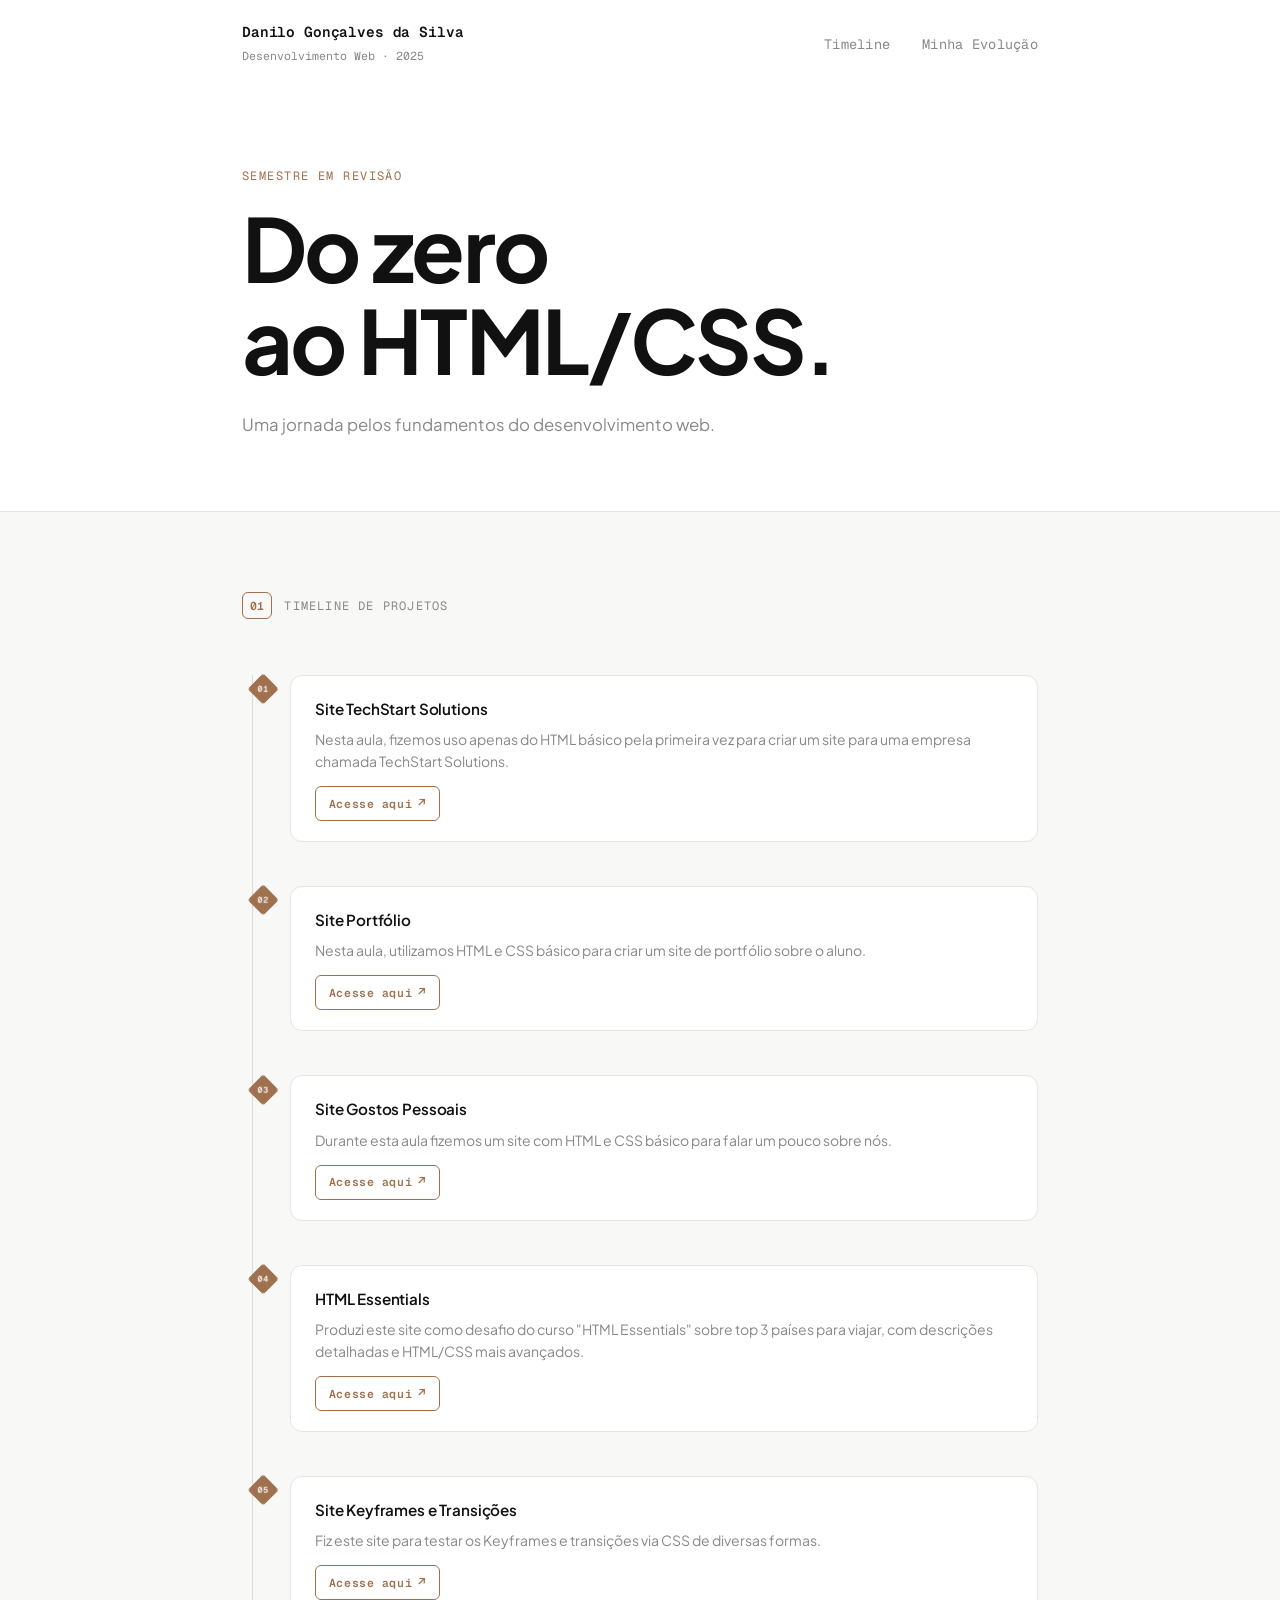
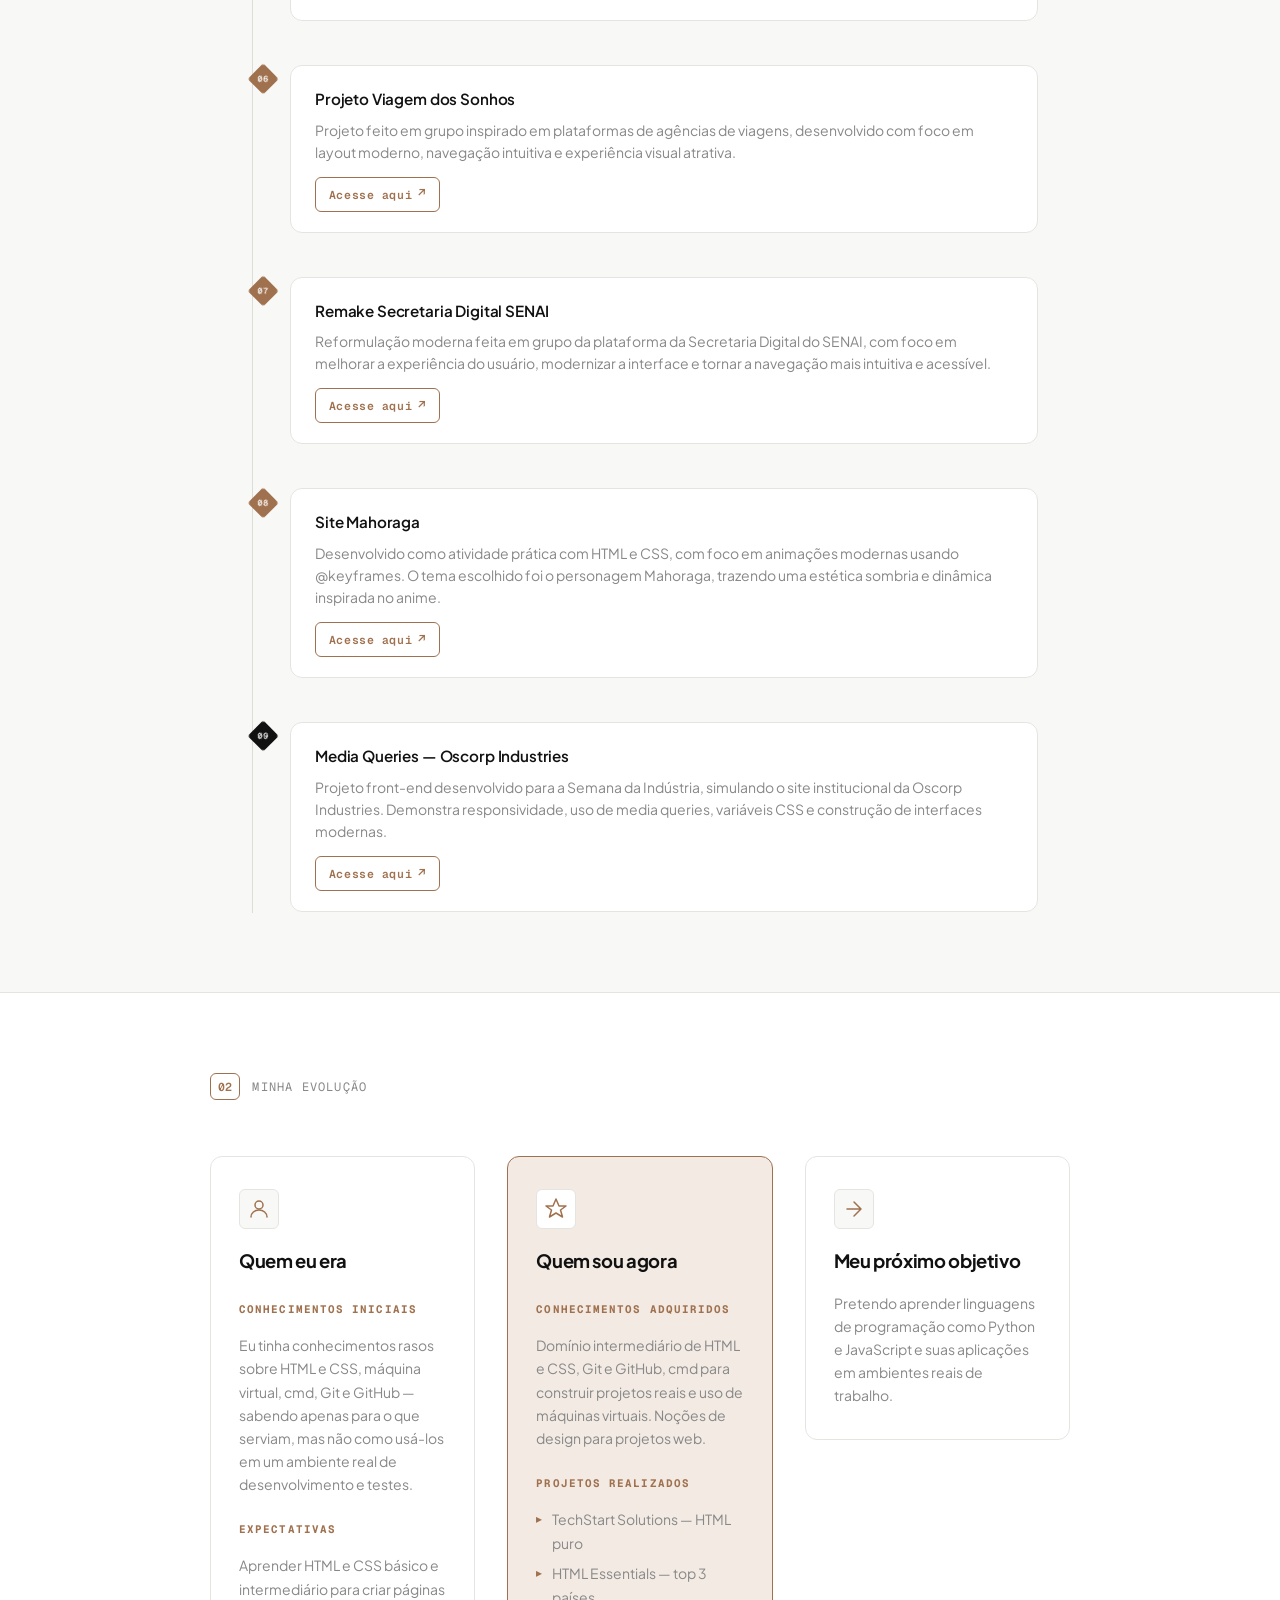
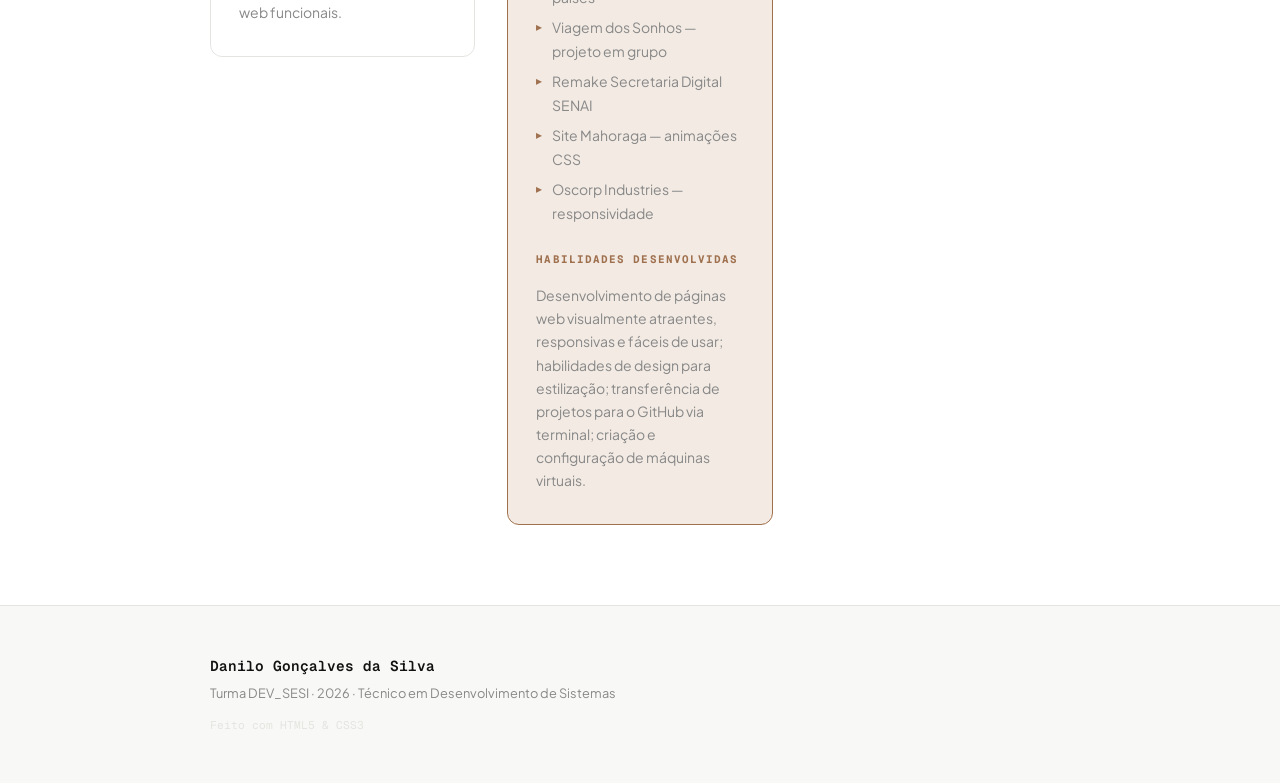
==== index.html @ 6775ba08 "Adicao html e css" ====
<!DOCTYPE html>
<html lang="pt-BR">
<head>
  <meta charset="UTF-8" />
  <meta name="viewport" content="width=device-width, initial-scale=1.0" />
  <title>Timeline do Semestre</title>
  <link rel="preconnect" href="https://fonts.googleapis.com" />
  <link rel="preconnect" href="https://fonts.gstatic.com" crossorigin />
  <link href="https://fonts.googleapis.com/css2?family=Plus+Jakarta+Sans:wght@300;400;500;600;700&family=Geist+Mono:wght@400;500;600&display=swap" rel="stylesheet" />
  <link rel="stylesheet" href="style.css" />
</head>
<body>

  <!-- ==================== HEADER ==================== -->
  <header class="site-header">
    <nav class="nav">
      <div class="nav-logo">
        <span class="nav-name">Danilo Gonçalves da Silva</span>
        <span class="nav-label">Desenvolvimento Web · 2025</span>
      </div>
      <ul class="nav-links">
        <li><a href="#timeline">Timeline</a></li>
        <li><a href="#evolucao">Minha Evolução</a></li>
      </ul>
    </nav>

    <div class="hero">
      <p class="hero-eyebrow">Semestre em Revisão</p>
      <h1 class="hero-title">Do zero<br/>ao HTML/CSS.</h1>
      <p class="hero-sub">
        Uma jornada pelos fundamentos do desenvolvimento web.
      </p>
    </div>
  </header>

  <!-- ==================== MAIN ==================== -->
  <main>

    <!-- ========== SEÇÃO TIMELINE ========== -->
    <section id="timeline" class="section-timeline">
      <div class="section-label">
        <span>01</span>
        <span>Timeline de Projetos</span>
      </div>

      <div class="timeline">

        <!-- ITEM 1 -->
        <article class="timeline-item" style="--delay: 0.05s">
          <div class="timeline-marker">
            <span class="marker-num">01</span>
          </div>
          <div class="timeline-content">
            <h3>Site TechStart Solutions</h3>
            <p>Nesta aula, fizemos uso apenas do HTML básico pela primeira vez para criar um site para uma empresa chamada TechStart Solutions.</p>
            <a class="btn-acesse" href="primeiroSite/techstart.html">Acesse aqui</a>
          </div>
        </article>

        <!-- ITEM 2 -->
        <article class="timeline-item" style="--delay: 0.10s">
          <div class="timeline-marker">
            <span class="marker-num">02</span>
          </div>
          <div class="timeline-content">
            <h3>Site Portfólio</h3>
            <p>Nesta aula, utilizamos HTML e CSS básico para criar um site de portfólio sobre o aluno.</p>
            <a class="btn-acesse" href="2site/SobreMim.html">Acesse aqui</a>
          </div>
        </article>

        <!-- ITEM 3 -->
        <article class="timeline-item" style="--delay: 0.15s">
          <div class="timeline-marker">
            <span class="marker-num">03</span>
          </div>
          <div class="timeline-content">
            <h3>Site Gostos Pessoais</h3>
            <p>Durante esta aula fizemos um site com HTML e CSS básico para falar um pouco sobre nós.</p>
            <a class="btn-acesse" href="terceiroSite/index.html">Acesse aqui</a>
          </div>
        </article>

        <!-- ITEM 4 -->
        <article class="timeline-item" style="--delay: 0.20s">
          <div class="timeline-marker">
            <span class="marker-num">04</span>
          </div>
          <div class="timeline-content">
            <h3>HTML Essentials</h3>
            <p>Produzi este site como desafio do curso "HTML Essentials" sobre top 3 países para viajar, com descrições detalhadas e HTML/CSS mais avançados.</p>
            <a class="btn-acesse" href="https://danilog07j.github.io/html-essentials-projeto/" target="_blank" rel="noopener">Acesse aqui</a>
          </div>
        </article>

        <!-- ITEM 5 -->
        <article class="timeline-item" style="--delay: 0.25s">
          <div class="timeline-marker">
            <span class="marker-num">05</span>
          </div>
          <div class="timeline-content">
            <h3>Site Keyframes e Transições</h3>
            <p>Fiz este site para testar os Keyframes e transições via CSS de diversas formas.</p>
            <a class="btn-acesse" href="quartoSite/keyframe.html">Acesse aqui</a>
          </div>
        </article>

        <!-- ITEM 6 -->
        <article class="timeline-item" style="--delay: 0.30s">
          <div class="timeline-marker">
            <span class="marker-num">06</span>
          </div>
          <div class="timeline-content">
            <h3>Projeto Viagem dos Sonhos</h3>
            <p>Projeto feito em grupo inspirado em plataformas de agências de viagens, desenvolvido com foco em layout moderno, navegação intuitiva e experiência visual atrativa.</p>
            <a class="btn-acesse" href="https://danilog07j.github.io/Projeto-Viagens-dos-Sonhos/" target="_blank" rel="noopener">Acesse aqui</a>
          </div>
        </article>

        <!-- ITEM 7 -->
        <article class="timeline-item" style="--delay: 0.35s">
          <div class="timeline-marker">
            <span class="marker-num">07</span>
          </div>
          <div class="timeline-content">
            <h3>Remake Secretaria Digital SENAI</h3>
            <p>Reformulação moderna feita em grupo da plataforma da Secretaria Digital do SENAI, com foco em melhorar a experiência do usuário, modernizar a interface e tornar a navegação mais intuitiva e acessível.</p>
            <a class="btn-acesse" href="https://guilherm-xd.github.io/secretaria-digital-senai/" target="_blank" rel="noopener">Acesse aqui</a>
          </div>
        </article>

        <!-- ITEM 8 -->
        <article class="timeline-item" style="--delay: 0.40s">
          <div class="timeline-marker">
            <span class="marker-num">08</span>
          </div>
          <div class="timeline-content">
            <h3>Site Mahoraga</h3>
            <p>Desenvolvido como atividade prática com HTML e CSS, com foco em animações modernas usando @keyframes. O tema escolhido foi o personagem Mahoraga, trazendo uma estética sombria e dinâmica inspirada no anime.</p>
            <a class="btn-acesse" href="https://danilog07j.github.io/Site-Mahoraga/" target="_blank" rel="noopener">Acesse aqui</a>
          </div>
        </article>

        <!-- ITEM 9 -->
        <article class="timeline-item timeline-item--last" style="--delay: 0.45s">
          <div class="timeline-marker timeline-marker--final">
            <span class="marker-num">09</span>
          </div>
          <div class="timeline-content">
            <h3>Media Queries — Oscorp Industries</h3>
            <p>Projeto front-end desenvolvido para a Semana da Indústria, simulando o site institucional da Oscorp Industries. Demonstra responsividade, uso de media queries, variáveis CSS e construção de interfaces modernas.</p>
            <a class="btn-acesse" href="https://danilog07j.github.io/Site-Oscorp-Responsivo/" target="_blank" rel="noopener">Acesse aqui</a>
          </div>
        </article>

      </div><!-- /timeline -->
    </section>

    <!-- ========== SEÇÃO MINHA EVOLUÇÃO ========== -->
    <section id="evolucao" class="section-evolucao">
      <div class="section-label">
        <span>02</span>
        <span>Minha Evolução</span>
      </div>

      <div class="evolucao-grid">

        <!-- CARD: QUEM EU ERA -->
        <article class="evolucao-card evolucao-card--antes">
          <div class="card-icon">
            <svg xmlns="http://www.w3.org/2000/svg" width="24" height="24" viewBox="0 0 24 24" fill="none" stroke="currentColor" stroke-width="1.5" stroke-linecap="round" stroke-linejoin="round"><circle cx="12" cy="8" r="4"/><path d="M4 20c0-4 3.6-7 8-7s8 3 8 7"/></svg>
          </div>
          <h2>Quem eu era</h2>
          <h4>Conhecimentos iniciais</h4>
          <p>
            Eu tinha conhecimentos rasos sobre HTML e CSS, máquina virtual, cmd, Git e GitHub — sabendo apenas para o que serviam, mas não como usá-los em um ambiente real de desenvolvimento e testes.
          </p>
          <h4>Expectativas</h4>
          <p>
            Aprender HTML e CSS básico e intermediário para criar páginas web funcionais.
          </p>
        </article>

        <!-- CARD: QUEM SOU AGORA -->
        <article class="evolucao-card evolucao-card--agora">
          <div class="card-icon">
            <svg xmlns="http://www.w3.org/2000/svg" width="24" height="24" viewBox="0 0 24 24" fill="none" stroke="currentColor" stroke-width="1.5" stroke-linecap="round" stroke-linejoin="round"><path d="M12 2l3 7h7l-5.5 4 2 7L12 16l-6.5 4 2-7L2 9h7z"/></svg>
          </div>
          <h2>Quem sou agora</h2>
          <h4>Conhecimentos adquiridos</h4>
          <p>
            Domínio intermediário de HTML e CSS, Git e GitHub, cmd para construir projetos reais e uso de máquinas virtuais. Noções de design para projetos web.
          </p>
          <h4>Projetos realizados</h4>
          <ul class="evolucao-list">
            <li>TechStart Solutions — HTML puro</li>
            <li>HTML Essentials — top 3 países</li>
            <li>Viagem dos Sonhos — projeto em grupo</li>
            <li>Remake Secretaria Digital SENAI</li>
            <li>Site Mahoraga — animações CSS</li>
            <li>Oscorp Industries — responsividade</li>
          </ul>
          <h4>Habilidades desenvolvidas</h4>
          <p>
            Desenvolvimento de páginas web visualmente atraentes, responsivas e fáceis de usar; habilidades de design para estilização; transferência de projetos para o GitHub via terminal; criação e configuração de máquinas virtuais.
          </p>
        </article>

        <!-- CARD: PRÓXIMO OBJETIVO -->
        <article class="evolucao-card evolucao-card--futuro">
          <div class="card-icon">
            <svg xmlns="http://www.w3.org/2000/svg" width="24" height="24" viewBox="0 0 24 24" fill="none" stroke="currentColor" stroke-width="1.5" stroke-linecap="round" stroke-linejoin="round"><path d="M5 12h14M12 5l7 7-7 7"/></svg>
          </div>
          <h2>Meu próximo objetivo</h2>
          <p>
            Pretendo aprender linguagens de programação como Python e JavaScript e suas aplicações em ambientes reais de trabalho.
          </p>
        </article>

      </div><!-- /evolucao-grid -->
    </section>

  </main>

  <!-- ==================== FOOTER ==================== -->
  <footer class="site-footer">
    <div class="footer-inner">
      <p class="footer-name">Danilo Gonçalves da Silva</p>
      <p class="footer-meta">Turma DEV_SESI · 2026 · Técnico em Desenvolvimento de Sistemas</p>
      <p class="footer-credit">Feito com HTML5 &amp; CSS3</p>
    </div>
  </footer>

</body>
</html>
---- style.css ----
/* ================================================
   TIMELINE DO SEMESTRE
   Fontes: Plus Jakarta Sans + Geist Mono
   
   ================================================ */


:root {
  --bg:          #F8F8F6;
  --surface:     #FFFFFF;
  --border:      #E4E4E0;
  --text:        #111111;
  --text-muted:  #888888;
  --accent:      #A0714F;
  --accent-dim:  #F2EAE3;
  --line:        #DDDDD8;

  --font-body:   'Plus Jakarta Sans', sans-serif;
  --font-mono:   'Geist Mono', monospace;

  --radius:      12px;
  --radius-sm:   6px;
  --max-w:       860px;
  --gap:         2rem;
}

/* ---------- RESET ---------- */
*, *::before, *::after {
  box-sizing: border-box;
  margin: 0;
  padding: 0;
}

html {
  scroll-behavior: smooth;
}

body {
  background-color: var(--bg);
  color: var(--text);
  font-family: var(--font-body);
  font-size: 1rem;
  line-height: 1.7;
  -webkit-font-smoothing: antialiased;
}

img {
  display: block;
  max-width: 100%;
  height: auto;
  border-radius: var(--radius-sm);
}

ul {
  list-style: none;
}

a {
  color: inherit;
  text-decoration: none;
}


/* ================================================
   ANIMAÇÃO 1 — fadeUp (entrada dos cards/items)
   ================================================ */
@keyframes fadeUp {
  from {
    opacity: 0;
    transform: translateY(28px);
  }
  to {
    opacity: 1;
    transform: translateY(0);
  }
}

/* ================================================
   ANIMAÇÃO 2 — markerPop (losango que "pulsa")
   ================================================ */
@keyframes markerPop {
  0%   { transform: rotate(45deg) scale(0.4); opacity: 0; }
  60%  { transform: rotate(45deg) scale(1.15); opacity: 1; }
  100% { transform: rotate(45deg) scale(1); }
}

/* ================================================
   ANIMAÇÃO 3 — slideRight (hero title)
   ================================================ */
@keyframes slideRight {
  from {
    opacity: 0;
    transform: translateX(-32px);
  }
  to {
    opacity: 1;
    transform: translateX(0);
  }
}

/* ================================================
   ANIMAÇÃO 4 — lineDraw (linha da timeline cresce)
   ================================================ */
@keyframes lineDraw {
  from { transform: scaleY(0); }
  to   { transform: scaleY(1); }
}

/* ================================================
   ANIMAÇÃO 5 — pulse (marcador final)
   ================================================ */
@keyframes pulse {
  0%, 100% { box-shadow: 0 0 0 0 rgba(160, 113, 79, 0.35); }
  50%       { box-shadow: 0 0 0 10px rgba(160, 113, 79, 0); }
}

/* prefers-reduced-motion */
@media (prefers-reduced-motion: reduce) {
  *, *::before, *::after {
    animation-duration: 0.01ms !important;
    transition-duration: 0.01ms !important;
  }
}


/* ================================================
   HEADER / NAV
   ================================================ */
.site-header {
  background-color: var(--surface);
  border-bottom: 1px solid var(--border);
  animation: fadeUp 0.6s ease both;
}

.nav {
  max-width: var(--max-w);
  margin: 0 auto;
  padding: 1.25rem 2rem;
  display: flex;
  align-items: center;
  justify-content: space-between;
  gap: 1rem;
}

.nav-logo {
  display: flex;
  flex-direction: column;
  gap: 0.1rem;
}

.nav-name {
  font-family: var(--font-mono);
  font-size: 0.9rem;
  font-weight: 600;
  color: var(--text);
  letter-spacing: -0.01em;
}

.nav-label {
  font-size: 0.72rem;
  color: var(--text-muted);
  font-family: var(--font-mono);
}

.nav-links {
  display: flex;
  gap: 2rem;
}

.nav-links a {
  font-size: 0.85rem;
  color: var(--text-muted);
  font-family: var(--font-mono);
  letter-spacing: 0.02em;
  transition: color 0.2s;
}

.nav-links a:hover {
  color: var(--accent);
}

/* ---------- HERO ---------- */
.hero {
  max-width: var(--max-w);
  margin: 0 auto;
  padding: 5rem 2rem 4.5rem;
}

.hero-eyebrow {
  font-family: var(--font-mono);
  font-size: 0.75rem;
  letter-spacing: 0.12em;
  text-transform: uppercase;
  color: var(--accent);
  margin-bottom: 1rem;
  animation: fadeUp 0.5s 0.1s ease both;
}

.hero-title {
  font-size: clamp(2.8rem, 7vw, 5.5rem);
  font-weight: 700;
  line-height: 1.05;
  letter-spacing: -0.03em;
  color: var(--text);
  animation: slideRight 0.7s 0.15s ease both;
}

.hero-sub {
  margin-top: 1.5rem;
  font-size: 1.05rem;
  color: var(--text-muted);
  max-width: 480px;
  animation: fadeUp 0.6s 0.3s ease both;
}


/* ================================================
   SECTION LABEL (indicador 01 / 02)
   ================================================ */
.section-label {
  display: flex;
  align-items: baseline;
  gap: 0.75rem;
  margin-bottom: 3.5rem;
}

.section-label span:first-child {
  font-family: var(--font-mono);
  font-size: 0.72rem;
  color: var(--accent);
  font-weight: 600;
  border: 1px solid var(--accent);
  padding: 0.15rem 0.45rem;
  border-radius: var(--radius-sm);
}

.section-label span:last-child {
  font-family: var(--font-mono);
  font-size: 0.75rem;
  letter-spacing: 0.1em;
  text-transform: uppercase;
  color: var(--text-muted);
}


/* ================================================
   SEÇÃO TIMELINE
   ================================================ */
.section-timeline {
  max-width: var(--max-w);
  margin: 0 auto;
  padding: 5rem 2rem;
}

/* ---------- LINHA VERTICAL ---------- */
.timeline {
  position: relative;
  padding-left: 3rem;
}

.timeline::before {
  content: '';
  position: absolute;
  left: 0.65rem;
  top: 0;
  bottom: 0;
  width: 1px;
  background: var(--line);
  transform-origin: top;
  animation: lineDraw 1.2s 0.2s ease both;
}

/* ---------- ITEM ---------- */
.timeline-item {
  position: relative;
  padding-bottom: 2.75rem;
  animation: fadeUp 0.5s var(--delay, 0s) ease both;
}

.timeline-item--last {
  padding-bottom: 0;
}

/* ---------- MARCADOR  ---------- */
.timeline-marker {
  position: absolute;
  left: -2.35rem;
  top: 0.2rem;
  width: 1.4rem;
  height: 1.4rem;
  background: var(--accent);
  border-radius: 3px;
  transform: rotate(45deg);
  display: flex;
  align-items: center;
  justify-content: center;
  animation: markerPop 0.45s var(--delay, 0s) ease both;
}

.timeline-marker--final {
  background: var(--text);
  animation: markerPop 0.45s var(--delay, 0s) ease both,
             pulse 2s 1s ease-in-out infinite;
}

.marker-num {
  font-family: var(--font-mono);
  font-size: 0.52rem;
  font-weight: 600;
  color: #fff;
  transform: rotate(-45deg);
  display: block;
  line-height: 1;
}

/* ---------- CONTEÚDO ---------- */
.timeline-content {
  background: var(--surface);
  border: 1px solid var(--border);
  border-radius: var(--radius);
  padding: 1.25rem 1.5rem;
  transition: border-color 0.2s, box-shadow 0.2s, transform 0.2s;
}

.timeline-content:hover {
  border-color: var(--accent);
  box-shadow: 0 4px 20px rgba(160, 113, 79, 0.08);
  transform: translateX(3px);
}

.timeline-content h3 {
  font-size: 0.95rem;
  font-weight: 600;
  letter-spacing: -0.01em;
  color: var(--text);
  margin-bottom: 0.4rem;
}

.timeline-content p {
  font-size: 0.875rem;
  color: var(--text-muted);
  line-height: 1.6;
}

/* placeholder vazio */
.timeline-content p:empty::before {
  content: '⚠ Insira sua descrição aqui';
  color: #CCC;
  font-style: italic;
  font-size: 0.8rem;
}

/* ---------- BOTÃO ACESSE AQUI ---------- */
.btn-acesse {
  display: inline-flex;
  align-items: center;
  gap: 0.35rem;
  margin-top: 0.85rem;
  font-family: var(--font-mono);
  font-size: 0.72rem;
  font-weight: 600;
  letter-spacing: 0.05em;
  color: var(--accent);
  border: 1px solid var(--accent);
  padding: 0.35rem 0.8rem;
  border-radius: var(--radius-sm);
  background: transparent;
  transition: background 0.18s, color 0.18s, transform 0.18s, box-shadow 0.18s;
}

.btn-acesse::after {
  content: '↗';
  font-size: 0.8rem;
  transition: transform 0.18s;
}

.btn-acesse:hover {
  background: var(--accent);
  color: #fff;
  box-shadow: 0 3px 12px rgba(160, 113, 79, 0.25);
  transform: translateY(-1px);
}

.btn-acesse:hover::after {
  transform: translate(2px, -2px);
}


/* ================================================
   SEÇÃO MINHA EVOLUÇÃO
   ================================================ */
.section-evolucao {
  background: var(--surface);
  border-top: 1px solid var(--border);
  border-bottom: 1px solid var(--border);
  padding: 5rem 2rem;
}

.section-evolucao > .section-label,
.section-evolucao > .evolucao-grid {
  max-width: var(--max-w);
  margin-left: auto;
  margin-right: auto;
}

/* ---------- GRID ---------- */
.evolucao-grid {
  display: grid;
  grid-template-columns: repeat(3, 1fr);
  gap: var(--gap);
  align-items: start;
}

/* ---------- CARD ---------- */
.evolucao-card {
  border: 1px solid var(--border);
  border-radius: var(--radius);
  padding: 2rem 1.75rem;
  display: flex;
  flex-direction: column;
  gap: 1rem;
  animation: fadeUp 0.6s 0.1s ease both;
  transition: box-shadow 0.25s, transform 0.25s;
}

.evolucao-card:hover {
  box-shadow: 0 8px 30px rgba(0,0,0,0.07);
  transform: translateY(-3px);
}

.evolucao-card--agora {
  border-color: var(--accent);
  background: var(--accent-dim);
  animation-delay: 0.2s;
}

.evolucao-card--futuro {
  animation-delay: 0.3s;
}

/* ---------- ÍCONE ---------- */
.card-icon {
  width: 2.5rem;
  height: 2.5rem;
  background: var(--bg);
  border-radius: var(--radius-sm);
  display: flex;
  align-items: center;
  justify-content: center;
  color: var(--accent);
  border: 1px solid var(--border);
  flex-shrink: 0;
}

.evolucao-card--agora .card-icon {
  background: var(--surface);
}

/* ---------- TIPOGRAFIA DOS CARDS ---------- */
.evolucao-card h2 {
  font-size: 1.15rem;
  font-weight: 700;
  letter-spacing: -0.02em;
  color: var(--text);
}

.evolucao-card h4 {
  font-family: var(--font-mono);
  font-size: 0.68rem;
  letter-spacing: 0.1em;
  text-transform: uppercase;
  color: var(--accent);
  margin-top: 0.5rem;
}

.evolucao-card p {
  font-size: 0.875rem;
  color: var(--text-muted);
  line-height: 1.65;
}

/* placeholder vazio nos cards */
.evolucao-card p:empty::before {
  content: '⚠ Insira seu texto aqui';
  color: #CCC;
  font-style: italic;
  font-size: 0.8rem;
}

/* ---------- LISTA ---------- */
.evolucao-list {
  display: flex;
  flex-direction: column;
  gap: 0.4rem;
}

.evolucao-list li {
  font-size: 0.875rem;
  color: var(--text-muted);
  padding-left: 1rem;
  position: relative;
}

.evolucao-list li::before {
  content: '▸';
  position: absolute;
  left: 0;
  color: var(--accent);
  font-size: 0.75rem;
  top: 0.05rem;
}

.evolucao-list li:empty::after {
  content: '⚠ Item aqui';
  color: #CCC;
  font-style: italic;
  font-size: 0.8rem;
}

/* ---------- FOTO PLACEHOLDER ---------- */
.evolucao-foto {
  margin-top: 0.5rem;
}

.foto-placeholder {
  width: 100%;
  aspect-ratio: 4 / 3;
  border: 2px dashed var(--border);
  border-radius: var(--radius-sm);
  display: flex;
  align-items: center;
  justify-content: center;
  background: var(--bg);
}

.foto-placeholder span {
  font-family: var(--font-mono);
  font-size: 0.72rem;
  color: var(--border);
}


/* ================================================
   FOOTER
   ================================================ */
.site-footer {
  padding: 3rem 2rem;
  background: var(--bg);
}

.footer-inner {
  max-width: var(--max-w);
  margin: 0 auto;
  display: flex;
  flex-direction: column;
  gap: 0.25rem;
}

.footer-name {
  font-family: var(--font-mono);
  font-size: 0.9rem;
  font-weight: 600;
  color: var(--text);
}

.footer-meta {
  font-size: 0.8rem;
  color: var(--text-muted);
}

.footer-credit {
  font-family: var(--font-mono);
  font-size: 0.7rem;
  color: var(--border);
  margin-top: 0.5rem;
}


/* ================================================
   RESPONSIVIDADE — MEDIA QUERIES
   ================================================ */

/* ---------- TABLET (768px – 1023px) ---------- */
@media (max-width: 1023px) {
  :root {
    --max-w: 700px;
  }

  .hero-title {
    font-size: clamp(2.2rem, 6vw, 3.5rem);
  }

  .evolucao-grid {
    grid-template-columns: 1fr 1fr;
    gap: 1.5rem;
  }

  /* card de futuro ocupa linha inteira */
  .evolucao-card--futuro {
    grid-column: 1 / -1;
  }

  .foto-placeholder {
    aspect-ratio: 16 / 5;
  }
}

/* ---------- SMARTPHONE (até 767px) ---------- */
@media (max-width: 767px) {
  :root {
    --max-w: 100%;
    --gap: 1.25rem;
  }

  .nav {
    padding: 1rem 1.25rem;
    flex-direction: column;
    align-items: flex-start;
    gap: 0.75rem;
  }

  .nav-links {
    gap: 1.25rem;
  }

  .hero {
    padding: 3rem 1.25rem 3rem;
  }

  .hero-title {
    font-size: 2.4rem;
  }

  .section-timeline {
    padding: 3.5rem 1.25rem;
  }

  .timeline {
    padding-left: 2.25rem;
  }

  .timeline::before {
    left: 0.55rem;
  }

  .timeline-marker {
    left: -1.75rem;
    width: 1.2rem;
    height: 1.2rem;
  }

  .section-evolucao {
    padding: 3.5rem 1.25rem;
  }

  .evolucao-grid {
    grid-template-columns: 1fr;
    gap: 1.25rem;
  }

  .evolucao-card--futuro {
    grid-column: auto;
  }

  .section-label {
    margin-bottom: 2.5rem;
  }

  .site-footer {
    padding: 2rem 1.25rem;
  }
}
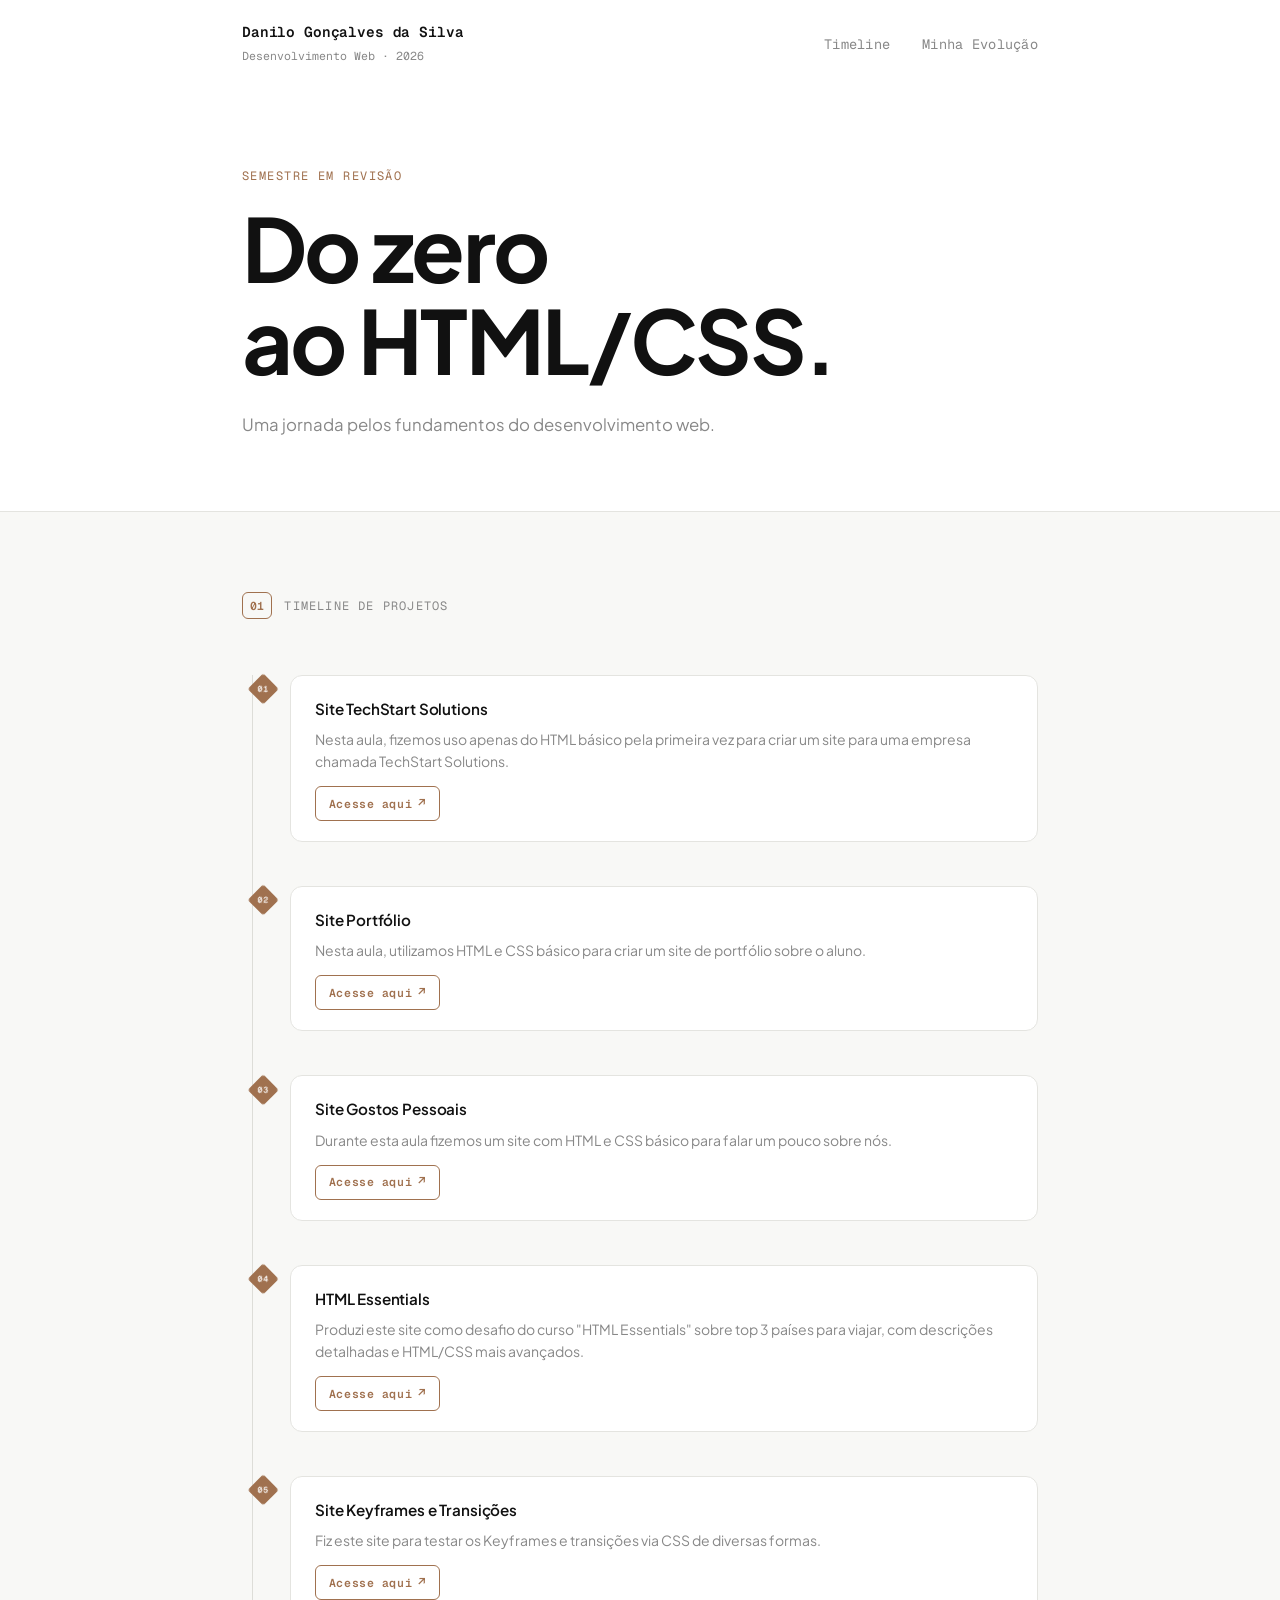
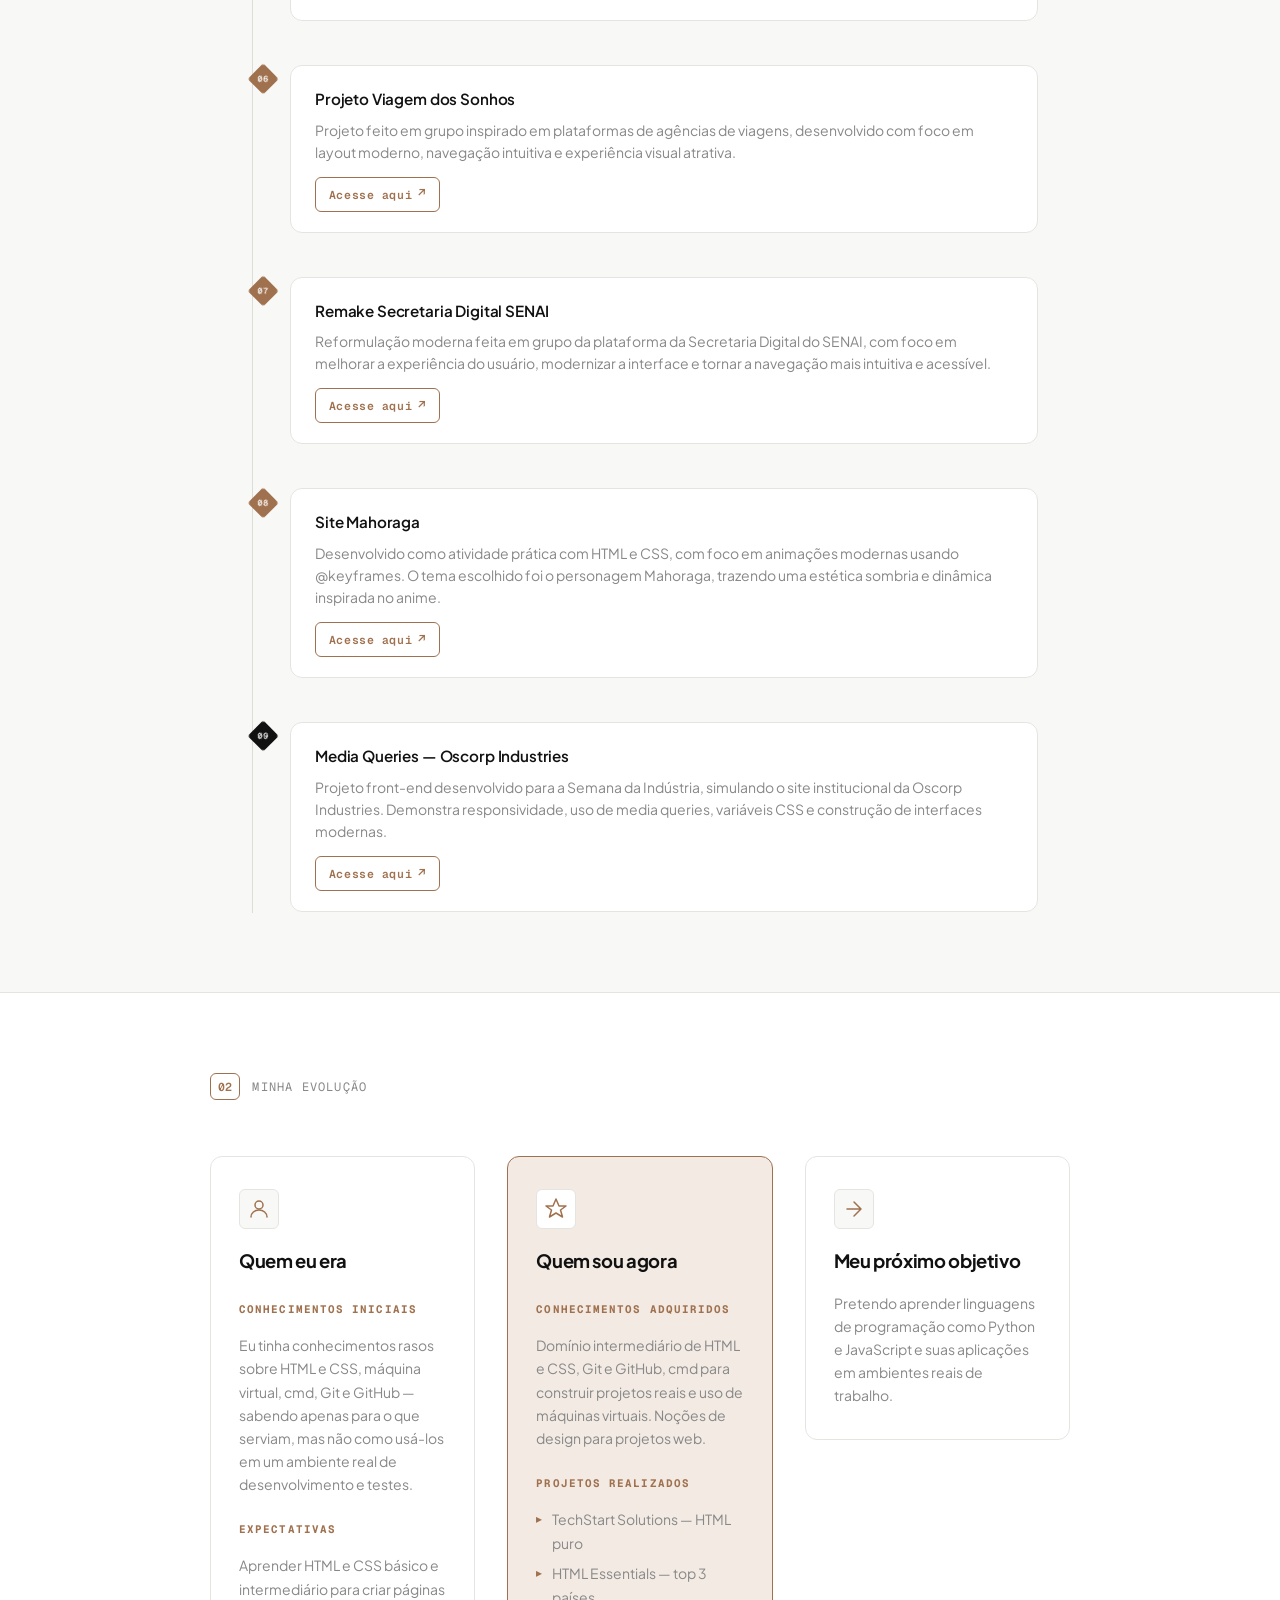
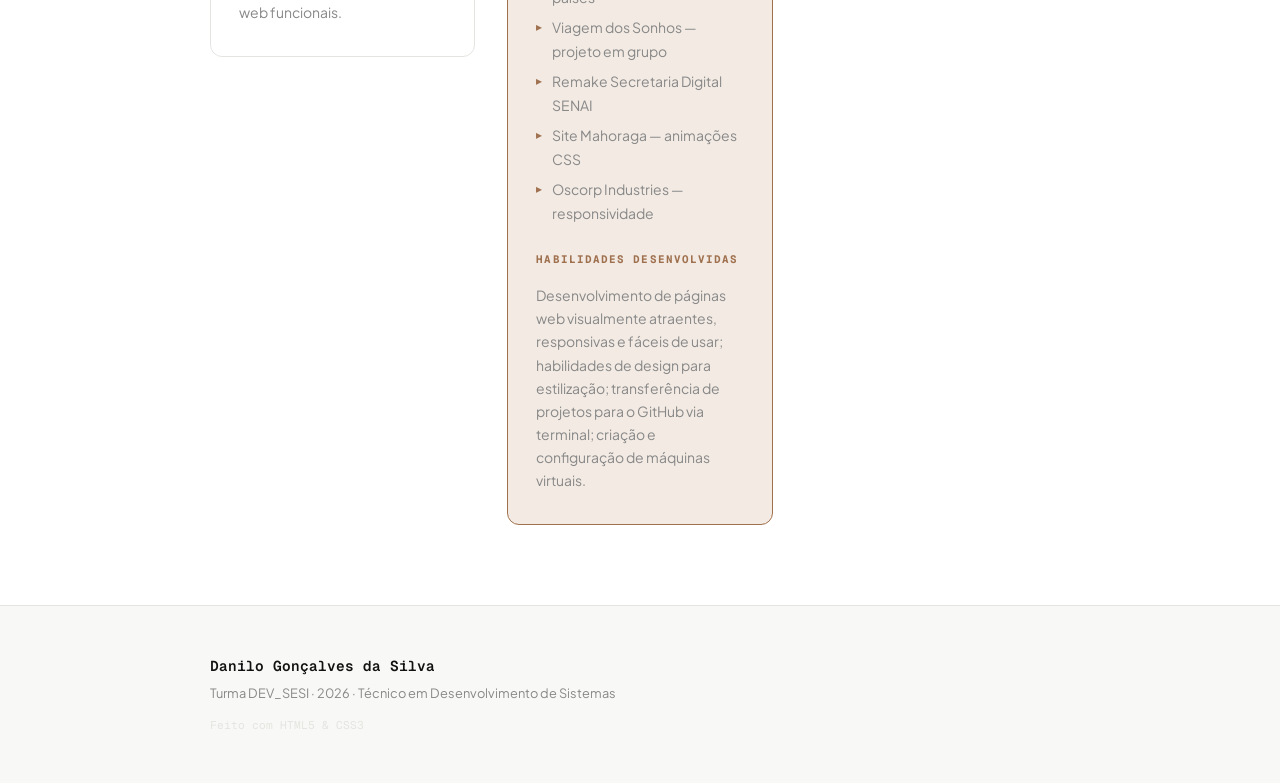
==== commit 7745189c: "Alteração na Data" ====
--- a/index.html
+++ b/index.html
@@ -16,7 +16,7 @@
     <nav class="nav">
       <div class="nav-logo">
         <span class="nav-name">Danilo Gonçalves da Silva</span>
-        <span class="nav-label">Desenvolvimento Web · 2025</span>
+        <span class="nav-label">Desenvolvimento Web · 2026</span>
       </div>
       <ul class="nav-links">
         <li><a href="#timeline">Timeline</a></li>
@@ -232,4 +232,4 @@
   </footer>
 
 </body>
-</html>+</html>
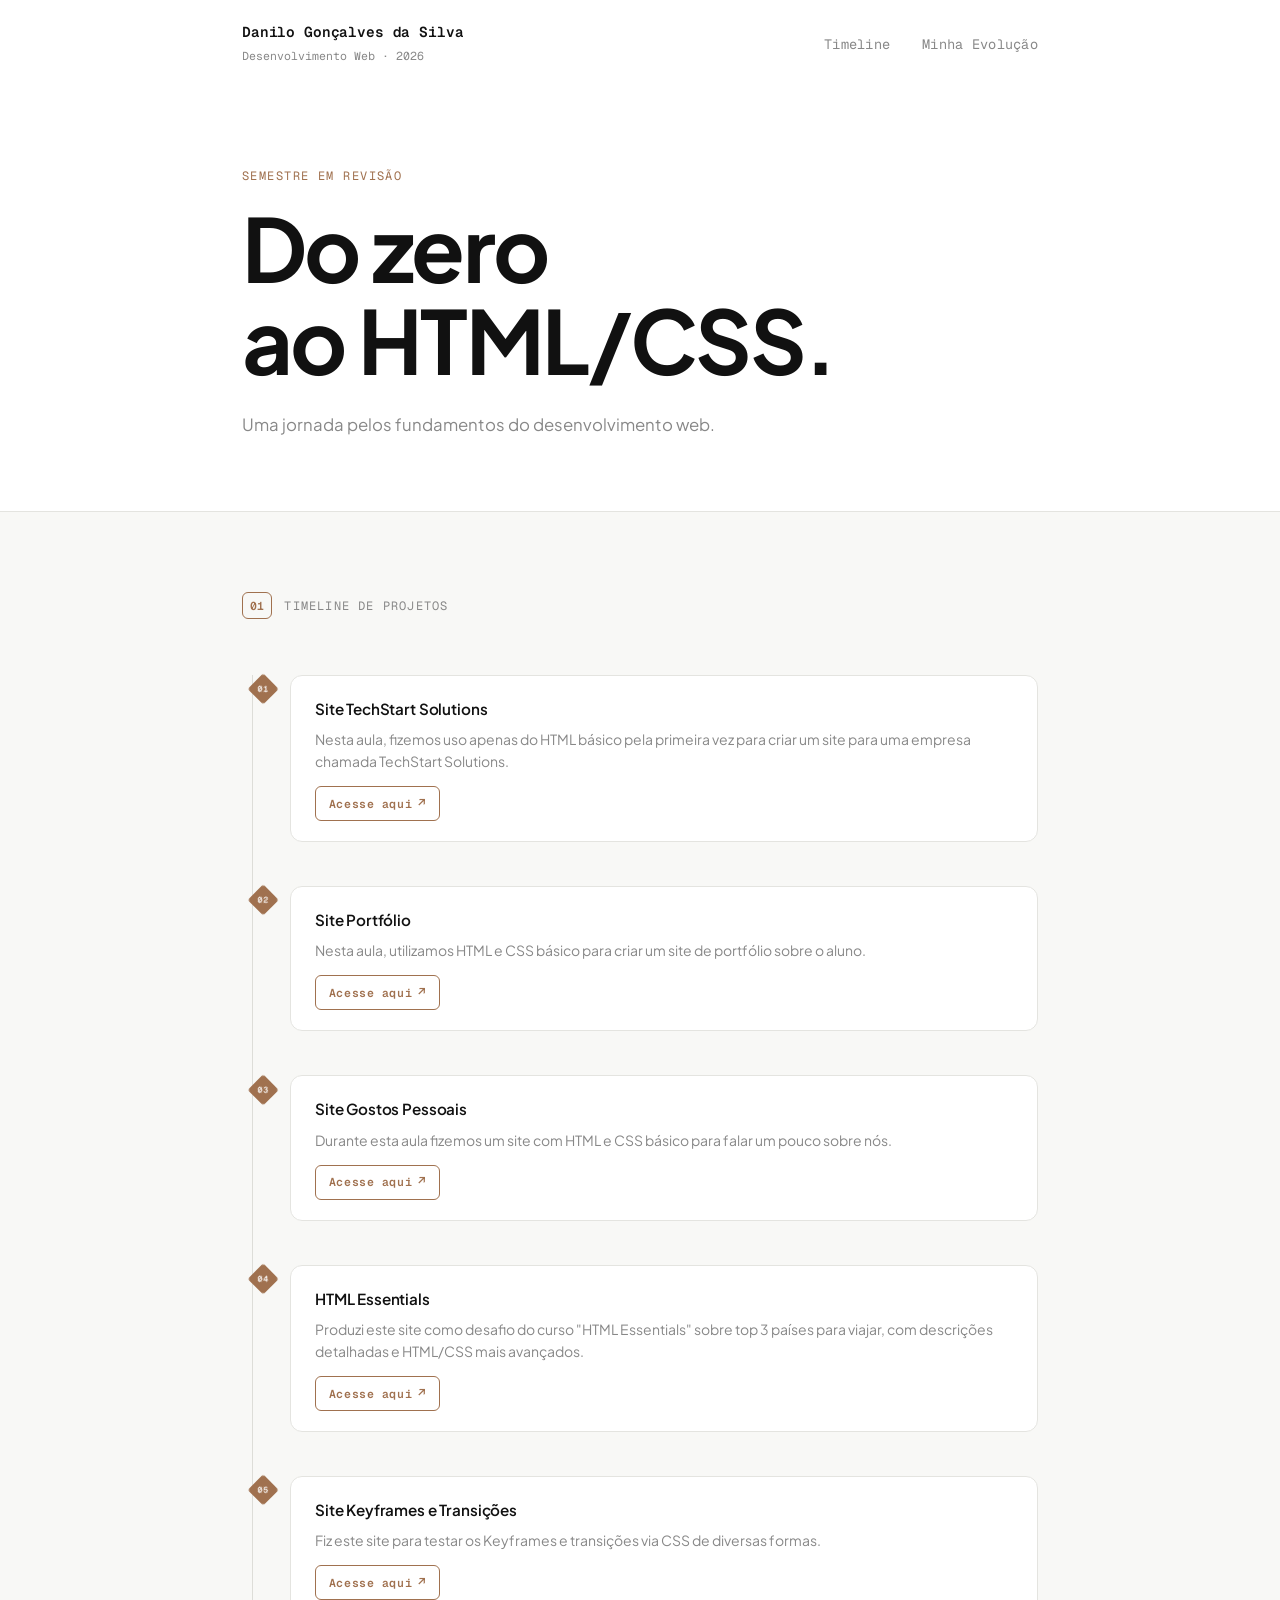
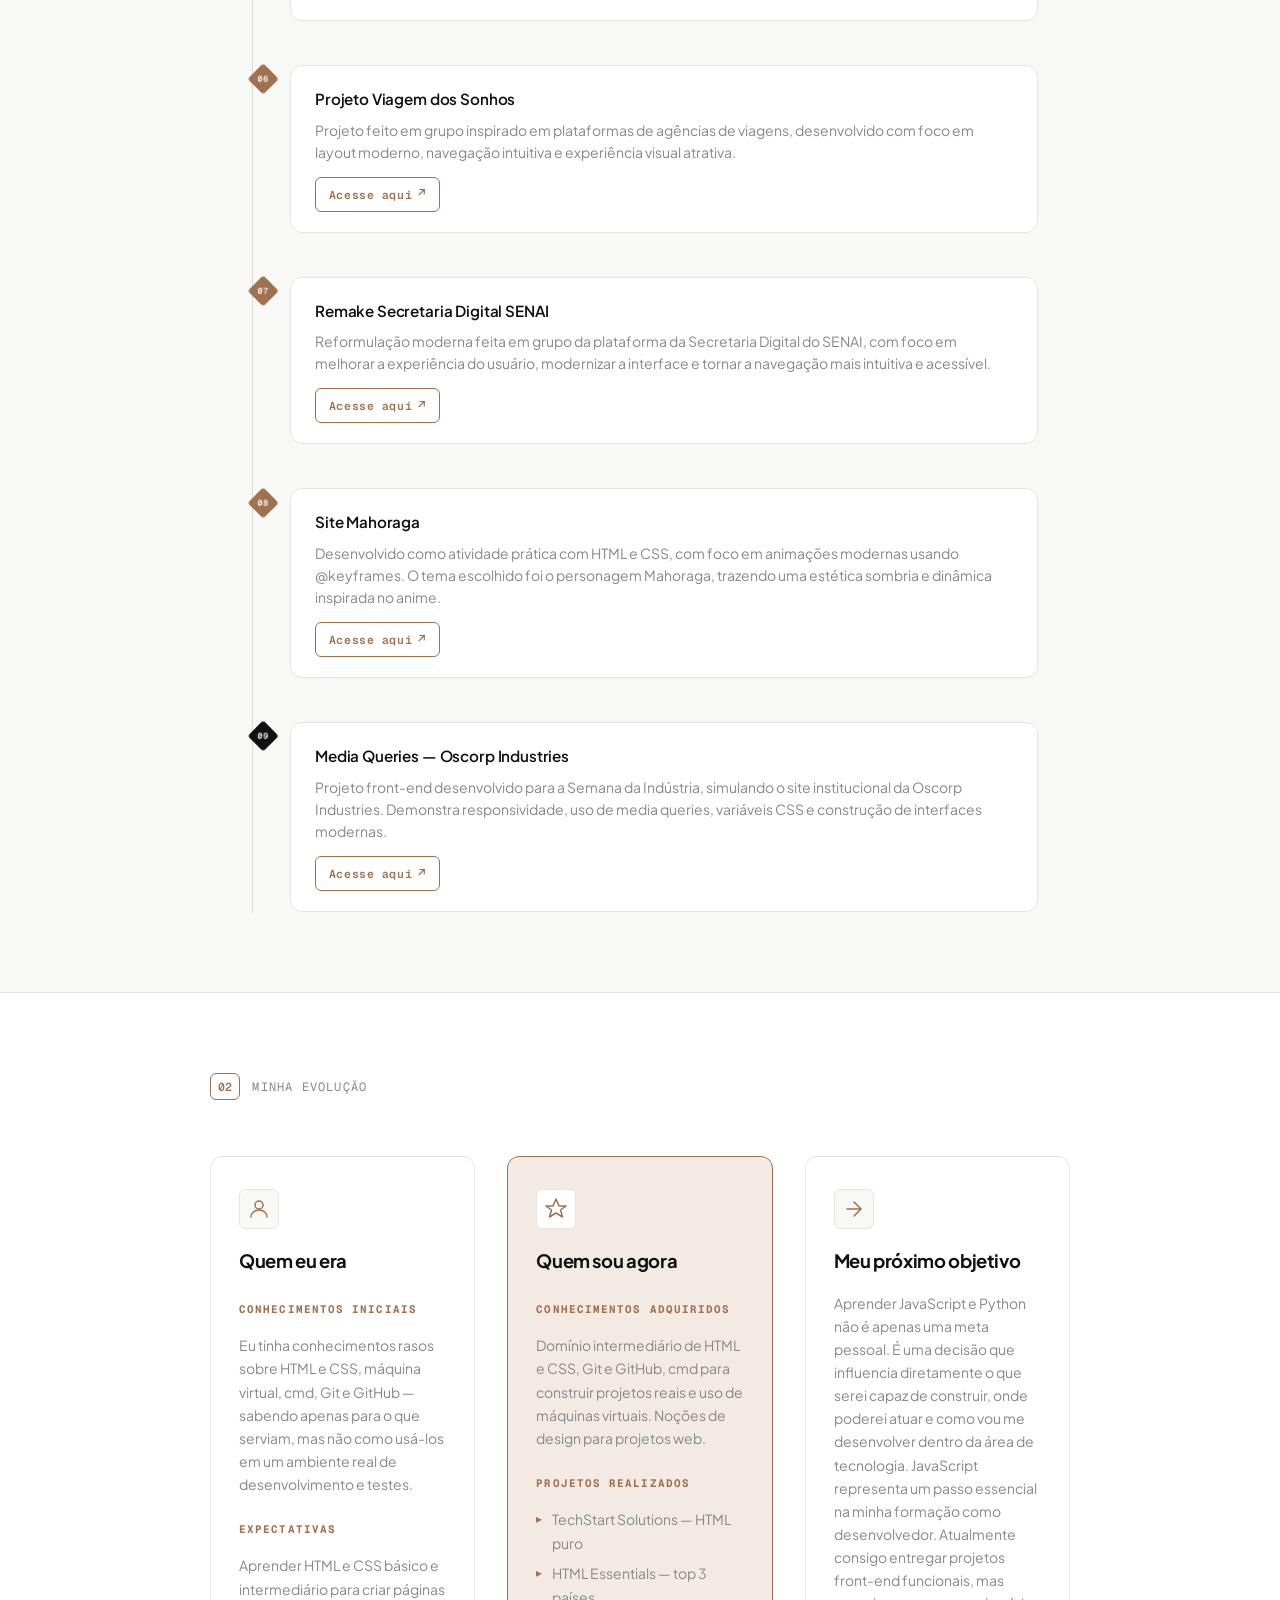
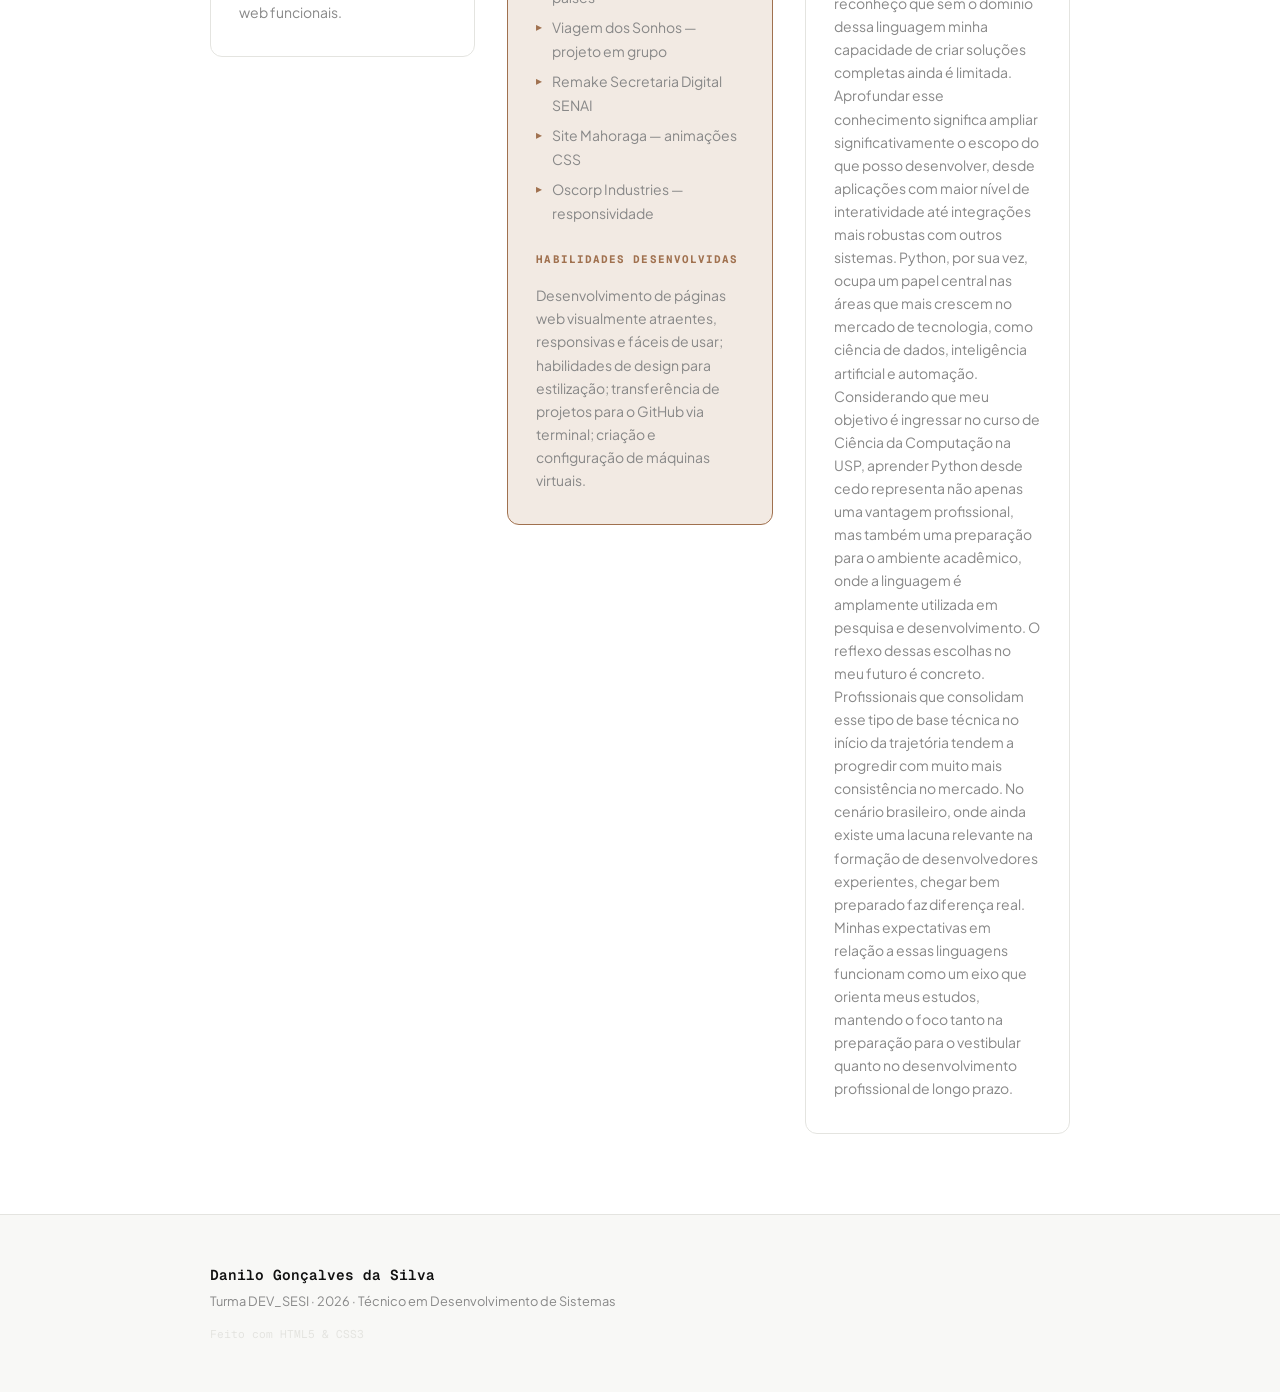
==== commit 2e5080de: "adição de próximo objetivo texto Expanded the section on learning JavaScript and Python, detailing t" ====
--- a/index.html
+++ b/index.html
@@ -213,7 +213,11 @@
           </div>
           <h2>Meu próximo objetivo</h2>
           <p>
-            Pretendo aprender linguagens de programação como Python e JavaScript e suas aplicações em ambientes reais de trabalho.
+            Aprender JavaScript e Python não é apenas uma meta pessoal. É uma decisão que influencia diretamente o que serei capaz de construir, onde poderei atuar e como vou me desenvolver dentro da área de tecnologia.
+JavaScript representa um passo essencial na minha formação como desenvolvedor. Atualmente consigo entregar projetos front-end funcionais, mas reconheço que sem o domínio dessa linguagem minha capacidade de criar soluções completas ainda é limitada. Aprofundar esse conhecimento significa ampliar significativamente o escopo do que posso desenvolver, desde aplicações com maior nível de interatividade até integrações mais robustas com outros sistemas.
+Python, por sua vez, ocupa um papel central nas áreas que mais crescem no mercado de tecnologia, como ciência de dados, inteligência artificial e automação. Considerando que meu objetivo é ingressar no curso de Ciência da Computação na USP, aprender Python desde cedo representa não apenas uma vantagem profissional, mas também uma preparação para o ambiente acadêmico, onde a linguagem é amplamente utilizada em pesquisa e desenvolvimento.
+O reflexo dessas escolhas no meu futuro é concreto. Profissionais que consolidam esse tipo de base técnica no início da trajetória tendem a progredir com muito mais consistência no mercado. No cenário brasileiro, onde ainda existe uma lacuna relevante na formação de desenvolvedores experientes, chegar bem preparado faz diferença real.
+Minhas expectativas em relação a essas linguagens funcionam como um eixo que orienta meus estudos, mantendo o foco tanto na preparação para o vestibular quanto no desenvolvimento profissional de longo prazo.
           </p>
         </article>
 
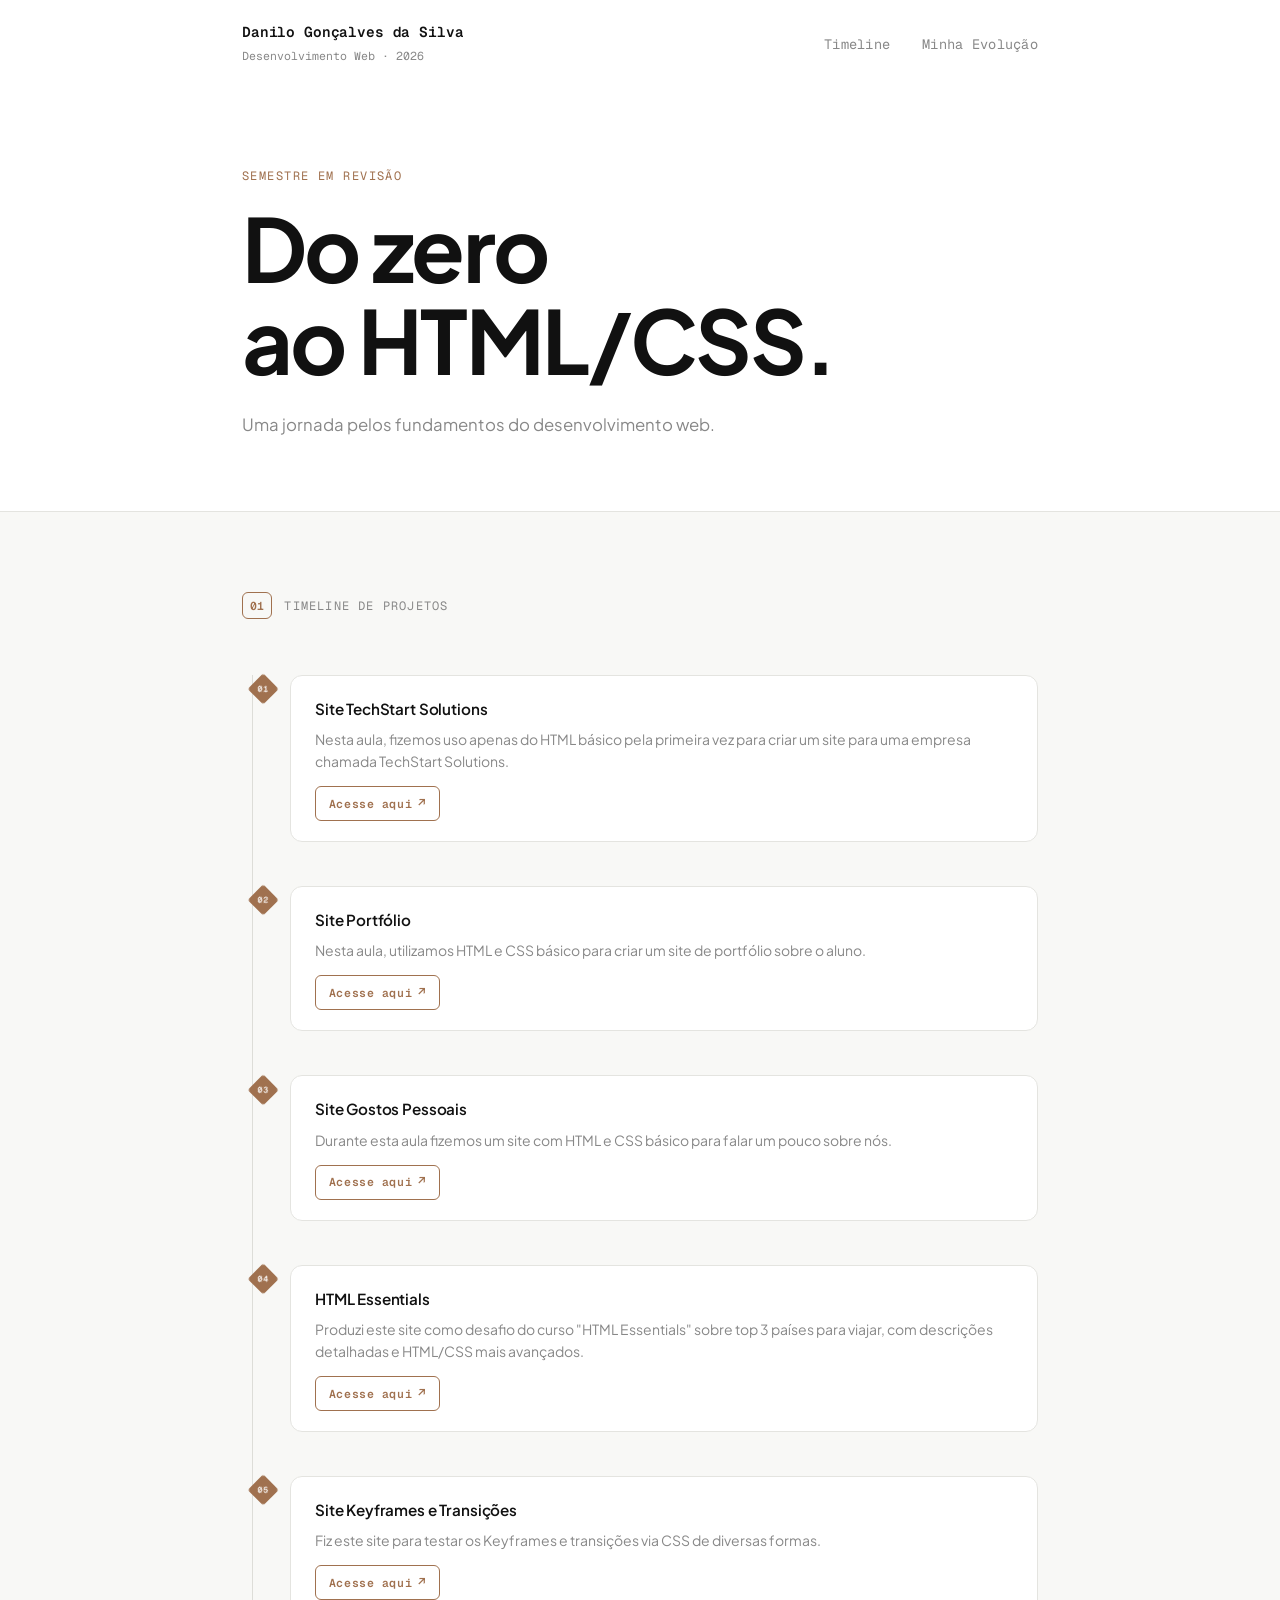
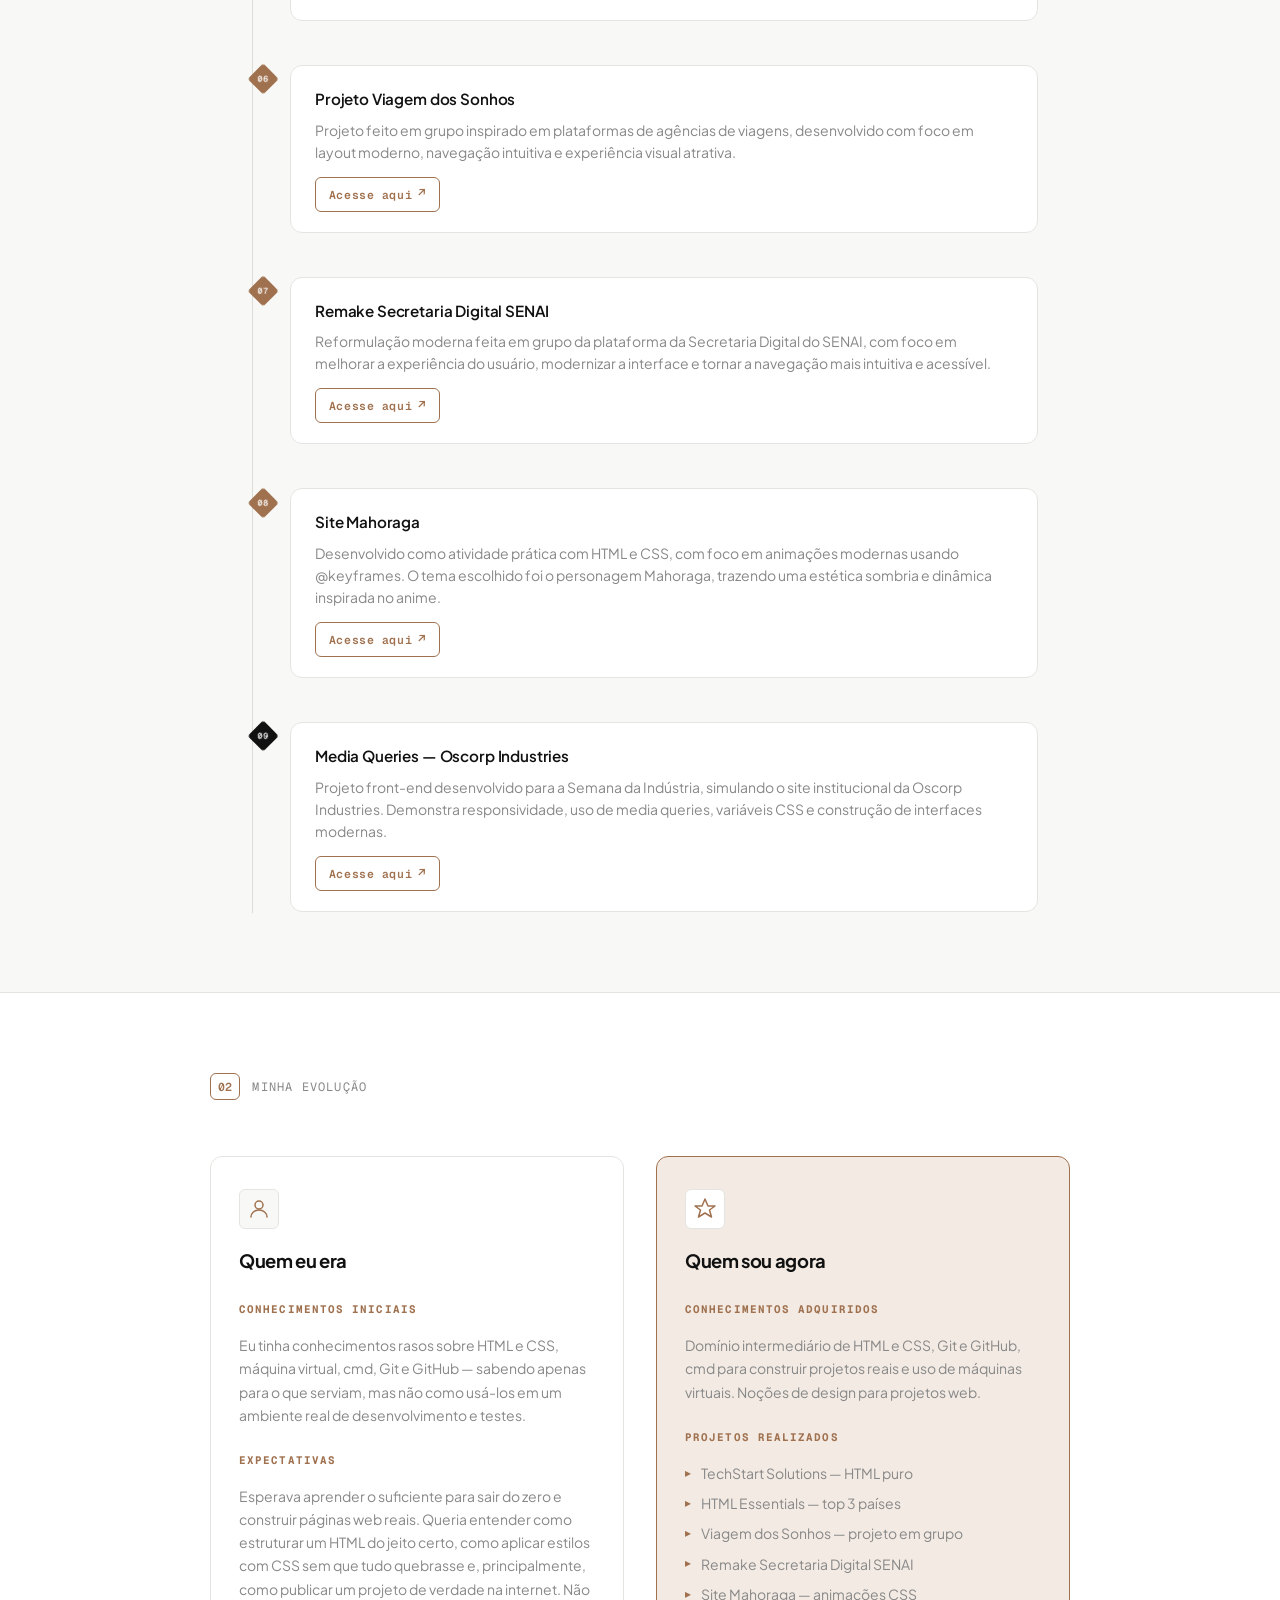
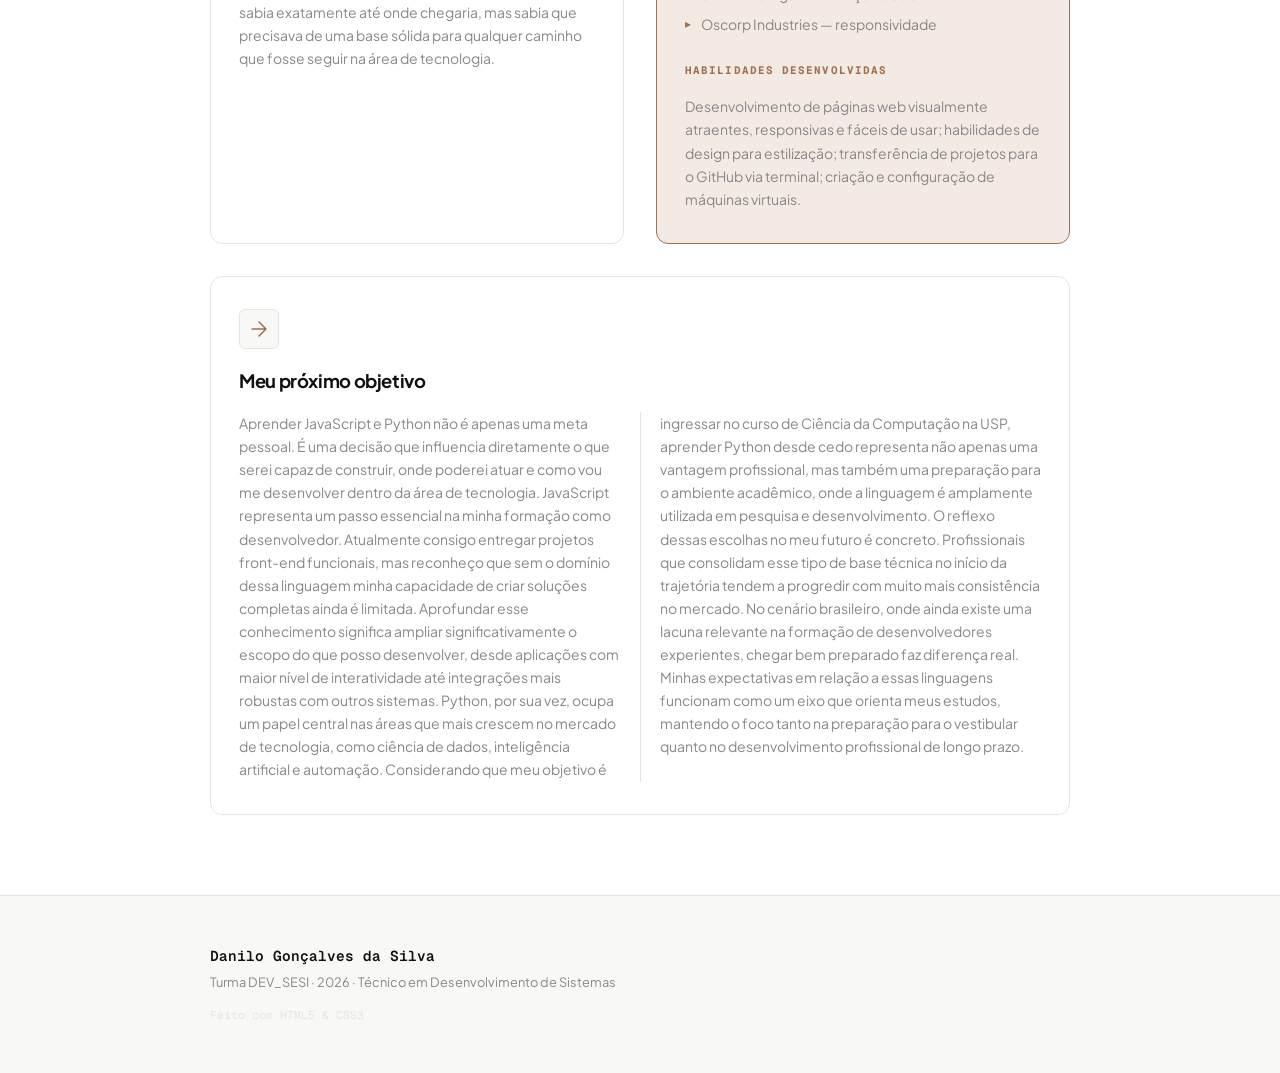
==== commit b3a9ba72: "Alteração de html" ====
--- a/index.html
+++ b/index.html
@@ -177,7 +177,7 @@
           </p>
           <h4>Expectativas</h4>
           <p>
-            Aprender HTML e CSS básico e intermediário para criar páginas web funcionais.
+            Esperava aprender o suficiente para sair do zero e construir páginas web reais. Queria entender como estruturar um HTML do jeito certo, como aplicar estilos com CSS sem que tudo quebrasse e, principalmente, como publicar um projeto de verdade na internet. Não sabia exatamente até onde chegaria, mas sabia que precisava de uma base sólida para qualquer caminho que fosse seguir na área de tecnologia.
           </p>
         </article>
 
--- a/style.css
+++ b/style.css
@@ -406,9 +406,14 @@
 /* ---------- GRID ---------- */
 .evolucao-grid {
   display: grid;
-  grid-template-columns: repeat(3, 1fr);
+  grid-template-columns: 1fr 1fr;
   gap: var(--gap);
-  align-items: start;
+  align-items: stretch; /* cards da mesma linha ficam com altura igual */
+}
+
+/* card de futuro (maior texto) ocupa linha inteira abaixo */
+.evolucao-card--futuro {
+  grid-column: 1 / -1;
 }
 
 /* ---------- CARD ---------- */
@@ -434,8 +439,15 @@
   animation-delay: 0.2s;
 }
 
+/* card futuro: texto longo em 2 colunas para melhor legibilidade */
 .evolucao-card--futuro {
   animation-delay: 0.3s;
+}
+
+.evolucao-card--futuro p {
+  column-count: 2;
+  column-gap: 2.5rem;
+  column-rule: 1px solid var(--border);
 }
 
 /* ---------- ÍCONE ---------- */
@@ -590,14 +602,9 @@
     font-size: clamp(2.2rem, 6vw, 3.5rem);
   }
 
+  /* grid já é 1fr 1fr no desktop; no tablet mantém igual */
   .evolucao-grid {
-    grid-template-columns: 1fr 1fr;
     gap: 1.5rem;
-  }
-
-  /* card de futuro ocupa linha inteira */
-  .evolucao-card--futuro {
-    grid-column: 1 / -1;
   }
 
   .foto-placeholder {
@@ -662,6 +669,12 @@
     grid-column: auto;
   }
 
+  /* texto do futuro volta para 1 coluna no mobile */
+  .evolucao-card--futuro p {
+    column-count: 1;
+    column-rule: none;
+  }
+
   .section-label {
     margin-bottom: 2.5rem;
   }
@@ -669,4 +682,4 @@
   .site-footer {
     padding: 2rem 1.25rem;
   }
-}+}
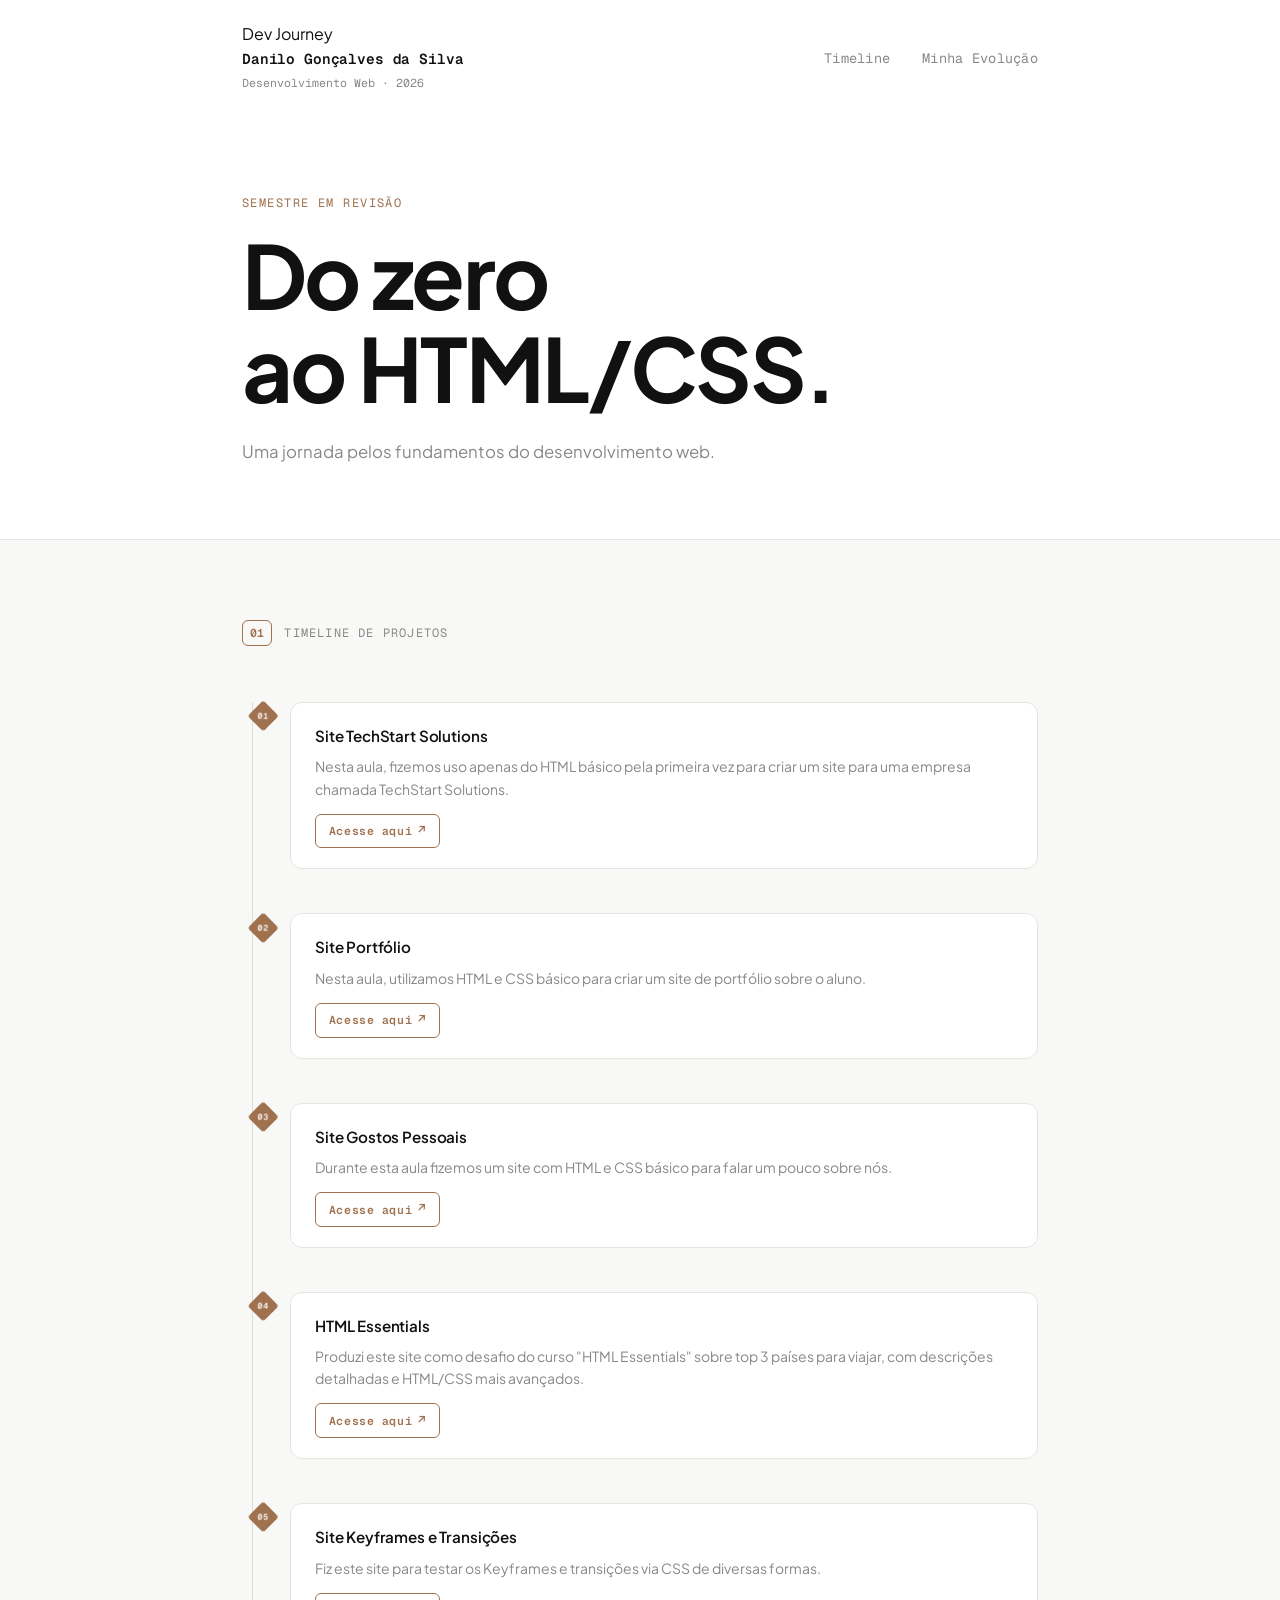
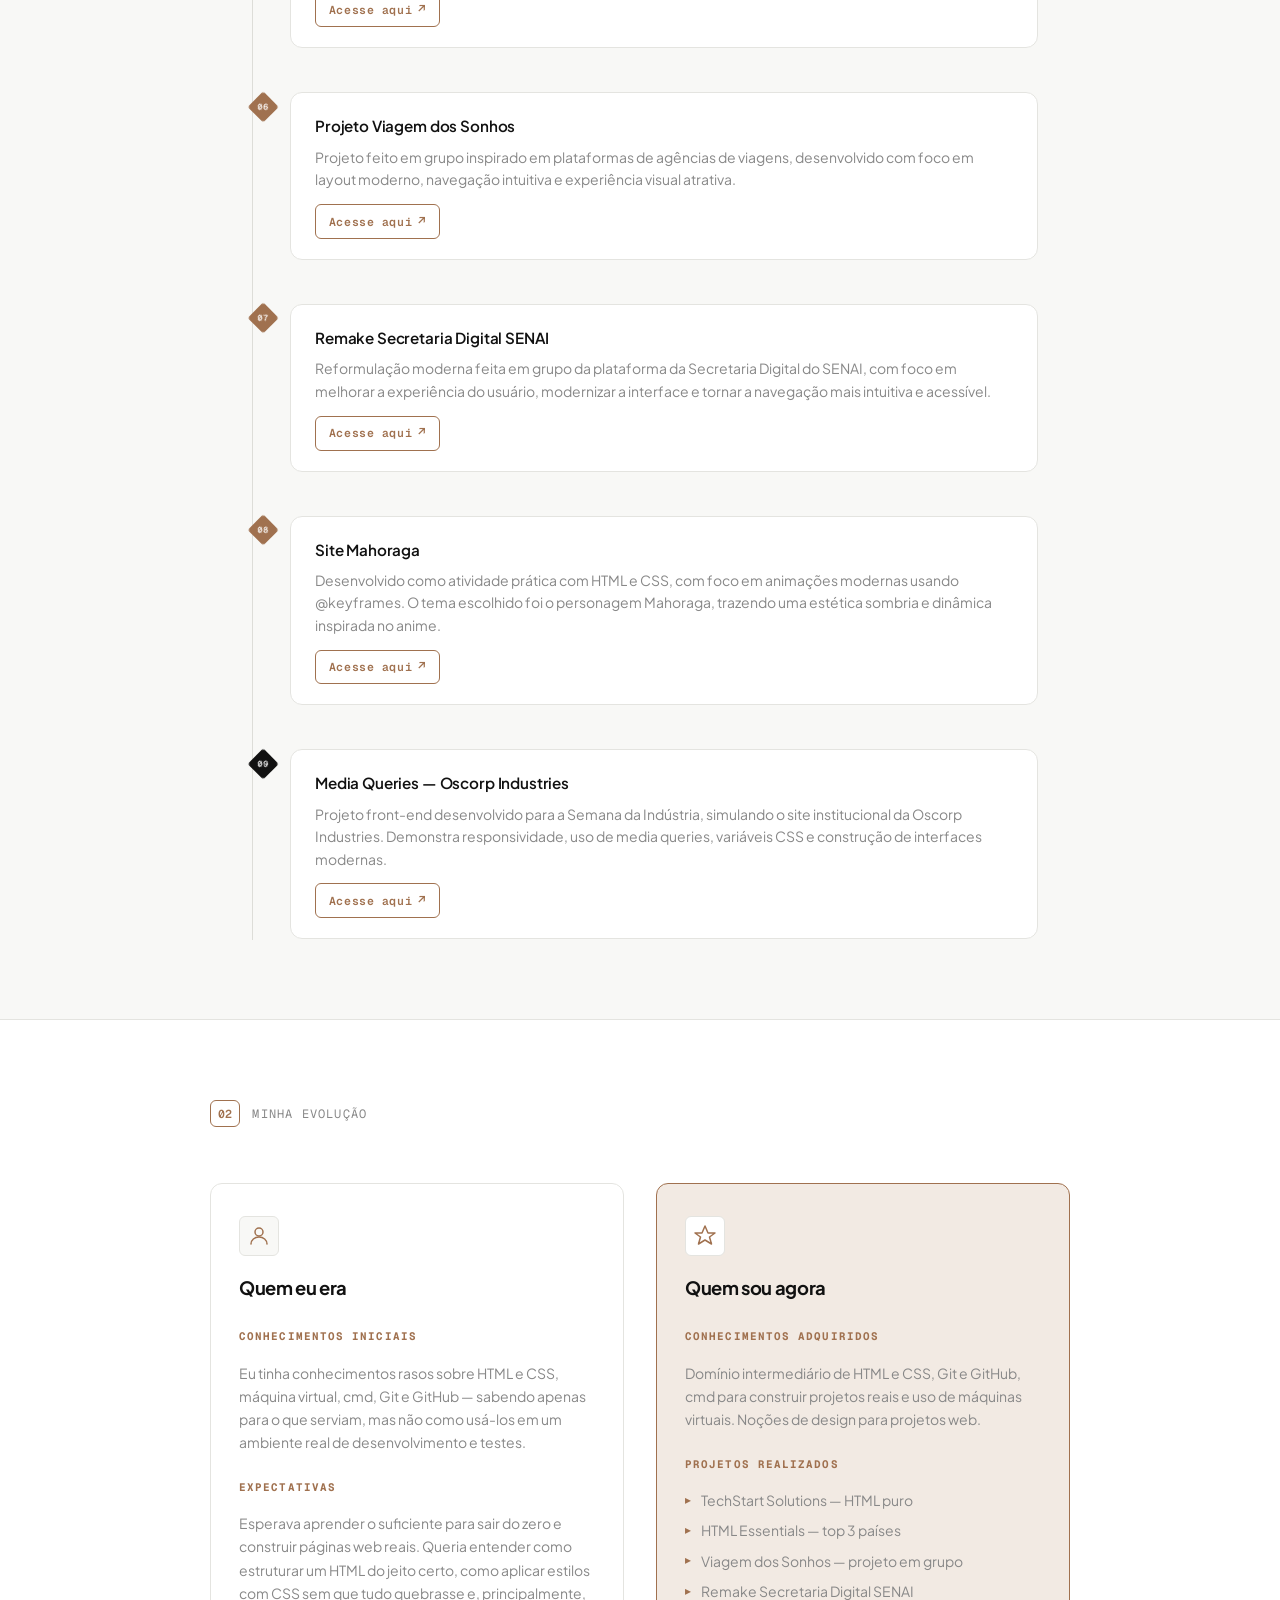
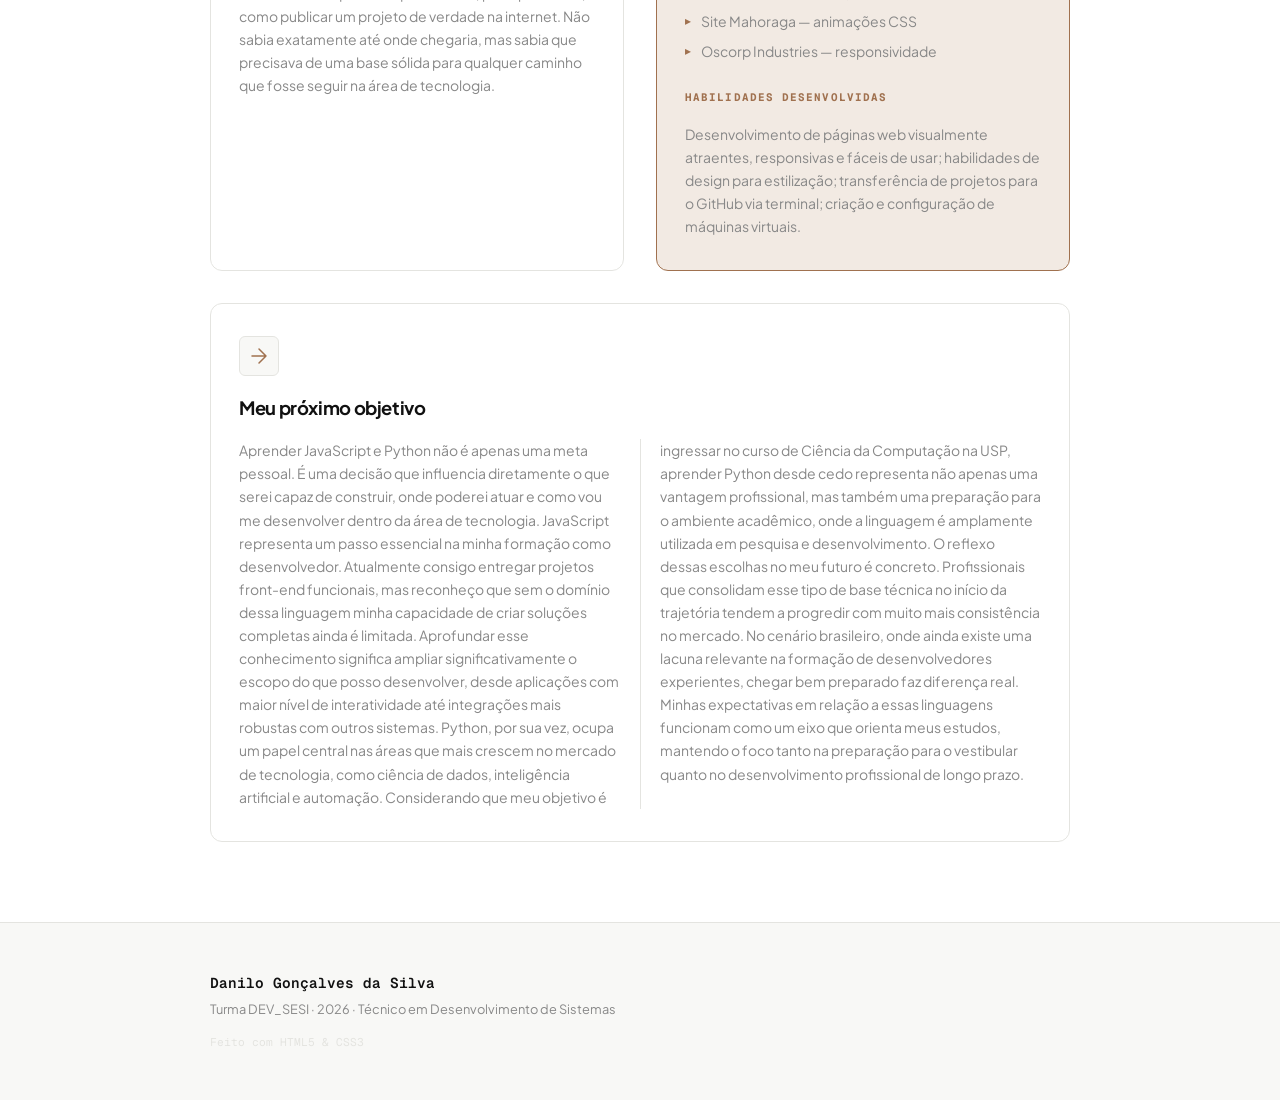
==== commit f9de3b24: "asdfghjklçzxcvbnmqwertyuiop" ====
--- a/index.html
+++ b/index.html
@@ -11,12 +11,17 @@
 </head>
 <body>
 
-  <!-- ==================== HEADER ==================== -->
   <header class="site-header">
     <nav class="nav">
-      <div class="nav-logo">
-        <span class="nav-name">Danilo Gonçalves da Silva</span>
-        <span class="nav-label">Desenvolvimento Web · 2026</span>
+      <div class="nav-branding">
+        <div class="dev-journey-logo">
+          <div class="logo-icon"></div>
+          <span class="logo-text">Dev Journey</span>
+        </div>
+        <div class="nav-logo">
+          <span class="nav-name">Danilo Gonçalves da Silva</span>
+          <span class="nav-label">Desenvolvimento Web · 2026</span>
+        </div>
       </div>
       <ul class="nav-links">
         <li><a href="#timeline">Timeline</a></li>
@@ -33,10 +38,8 @@
     </div>
   </header>
 
-  <!-- ==================== MAIN ==================== -->
   <main>
 
-    <!-- ========== SEÇÃO TIMELINE ========== -->
     <section id="timeline" class="section-timeline">
       <div class="section-label">
         <span>01</span>
@@ -45,7 +48,6 @@
 
       <div class="timeline">
 
-        <!-- ITEM 1 -->
         <article class="timeline-item" style="--delay: 0.05s">
           <div class="timeline-marker">
             <span class="marker-num">01</span>
@@ -57,7 +59,6 @@
           </div>
         </article>
 
-        <!-- ITEM 2 -->
         <article class="timeline-item" style="--delay: 0.10s">
           <div class="timeline-marker">
             <span class="marker-num">02</span>
@@ -69,7 +70,6 @@
           </div>
         </article>
 
-        <!-- ITEM 3 -->
         <article class="timeline-item" style="--delay: 0.15s">
           <div class="timeline-marker">
             <span class="marker-num">03</span>
@@ -81,7 +81,6 @@
           </div>
         </article>
 
-        <!-- ITEM 4 -->
         <article class="timeline-item" style="--delay: 0.20s">
           <div class="timeline-marker">
             <span class="marker-num">04</span>
@@ -93,7 +92,6 @@
           </div>
         </article>
 
-        <!-- ITEM 5 -->
         <article class="timeline-item" style="--delay: 0.25s">
           <div class="timeline-marker">
             <span class="marker-num">05</span>
@@ -105,7 +103,6 @@
           </div>
         </article>
 
-        <!-- ITEM 6 -->
         <article class="timeline-item" style="--delay: 0.30s">
           <div class="timeline-marker">
             <span class="marker-num">06</span>
@@ -117,7 +114,6 @@
           </div>
         </article>
 
-        <!-- ITEM 7 -->
         <article class="timeline-item" style="--delay: 0.35s">
           <div class="timeline-marker">
             <span class="marker-num">07</span>
@@ -129,7 +125,6 @@
           </div>
         </article>
 
-        <!-- ITEM 8 -->
         <article class="timeline-item" style="--delay: 0.40s">
           <div class="timeline-marker">
             <span class="marker-num">08</span>
@@ -141,7 +136,6 @@
           </div>
         </article>
 
-        <!-- ITEM 9 -->
         <article class="timeline-item timeline-item--last" style="--delay: 0.45s">
           <div class="timeline-marker timeline-marker--final">
             <span class="marker-num">09</span>
@@ -153,10 +147,9 @@
           </div>
         </article>
 
-      </div><!-- /timeline -->
+      </div>
     </section>
 
-    <!-- ========== SEÇÃO MINHA EVOLUÇÃO ========== -->
     <section id="evolucao" class="section-evolucao">
       <div class="section-label">
         <span>02</span>
@@ -165,7 +158,6 @@
 
       <div class="evolucao-grid">
 
-        <!-- CARD: QUEM EU ERA -->
         <article class="evolucao-card evolucao-card--antes">
           <div class="card-icon">
             <svg xmlns="http://www.w3.org/2000/svg" width="24" height="24" viewBox="0 0 24 24" fill="none" stroke="currentColor" stroke-width="1.5" stroke-linecap="round" stroke-linejoin="round"><circle cx="12" cy="8" r="4"/><path d="M4 20c0-4 3.6-7 8-7s8 3 8 7"/></svg>
@@ -181,7 +173,6 @@
           </p>
         </article>
 
-        <!-- CARD: QUEM SOU AGORA -->
         <article class="evolucao-card evolucao-card--agora">
           <div class="card-icon">
             <svg xmlns="http://www.w3.org/2000/svg" width="24" height="24" viewBox="0 0 24 24" fill="none" stroke="currentColor" stroke-width="1.5" stroke-linecap="round" stroke-linejoin="round"><path d="M12 2l3 7h7l-5.5 4 2 7L12 16l-6.5 4 2-7L2 9h7z"/></svg>
@@ -206,7 +197,6 @@
           </p>
         </article>
 
-        <!-- CARD: PRÓXIMO OBJETIVO -->
         <article class="evolucao-card evolucao-card--futuro">
           <div class="card-icon">
             <svg xmlns="http://www.w3.org/2000/svg" width="24" height="24" viewBox="0 0 24 24" fill="none" stroke="currentColor" stroke-width="1.5" stroke-linecap="round" stroke-linejoin="round"><path d="M5 12h14M12 5l7 7-7 7"/></svg>
@@ -214,19 +204,18 @@
           <h2>Meu próximo objetivo</h2>
           <p>
             Aprender JavaScript e Python não é apenas uma meta pessoal. É uma decisão que influencia diretamente o que serei capaz de construir, onde poderei atuar e como vou me desenvolver dentro da área de tecnologia.
-JavaScript representa um passo essencial na minha formação como desenvolvedor. Atualmente consigo entregar projetos front-end funcionais, mas reconheço que sem o domínio dessa linguagem minha capacidade de criar soluções completas ainda é limitada. Aprofundar esse conhecimento significa ampliar significativamente o escopo do que posso desenvolver, desde aplicações com maior nível de interatividade até integrações mais robustas com outros sistemas.
-Python, por sua vez, ocupa um papel central nas áreas que mais crescem no mercado de tecnologia, como ciência de dados, inteligência artificial e automação. Considerando que meu objetivo é ingressar no curso de Ciência da Computação na USP, aprender Python desde cedo representa não apenas uma vantagem profissional, mas também uma preparação para o ambiente acadêmico, onde a linguagem é amplamente utilizada em pesquisa e desenvolvimento.
-O reflexo dessas escolhas no meu futuro é concreto. Profissionais que consolidam esse tipo de base técnica no início da trajetória tendem a progredir com muito mais consistência no mercado. No cenário brasileiro, onde ainda existe uma lacuna relevante na formação de desenvolvedores experientes, chegar bem preparado faz diferença real.
-Minhas expectativas em relação a essas linguagens funcionam como um eixo que orienta meus estudos, mantendo o foco tanto na preparação para o vestibular quanto no desenvolvimento profissional de longo prazo.
-          </p>
-        </article>
-
-      </div><!-- /evolucao-grid -->
+            JavaScript representa um passo essencial na minha formação como desenvolvedor. Atualmente consigo entregar projetos front-end funcionais, mas reconheço que sem o domínio dessa linguagem minha capacidade de criar soluções completas ainda é limitada. Aprofundar esse conhecimento significa ampliar significativamente o escopo do que posso desenvolver, desde aplicações com maior nível de interatividade até integrações mais robustas com outros sistemas.
+            Python, por sua vez, ocupa um papel central nas áreas que mais crescem no mercado de tecnologia, como ciência de dados, inteligência artificial e automação. Considerando que meu objetivo é ingressar no curso de Ciência da Computação na USP, aprender Python desde cedo representa não apenas uma vantagem profissional, mas também uma preparação para o ambiente acadêmico, onde a linguagem é amplamente utilizada em pesquisa e desenvolvimento.
+            O reflexo dessas escolhas no meu futuro é concreto. Profissionais que consolidam esse tipo de base técnica no início da trajetória tendem a progredir com muito mais consistência no mercado. No cenário brasileiro, onde ainda existe uma lacuna relevante na formação de desenvolvedores experientes, chegar bem preparado faz diferença real.
+            Minhas expectativas em relação a essas linguagens funcionam como um eixo que orienta meus estudos, mantendo o foco tanto na preparação para o vestibular quanto no desenvolvimento profissional de longo prazo.
+          </p>
+        </article>
+
+      </div>
     </section>
 
   </main>
 
-  <!-- ==================== FOOTER ==================== -->
   <footer class="site-footer">
     <div class="footer-inner">
       <p class="footer-name">Danilo Gonçalves da Silva</p>
